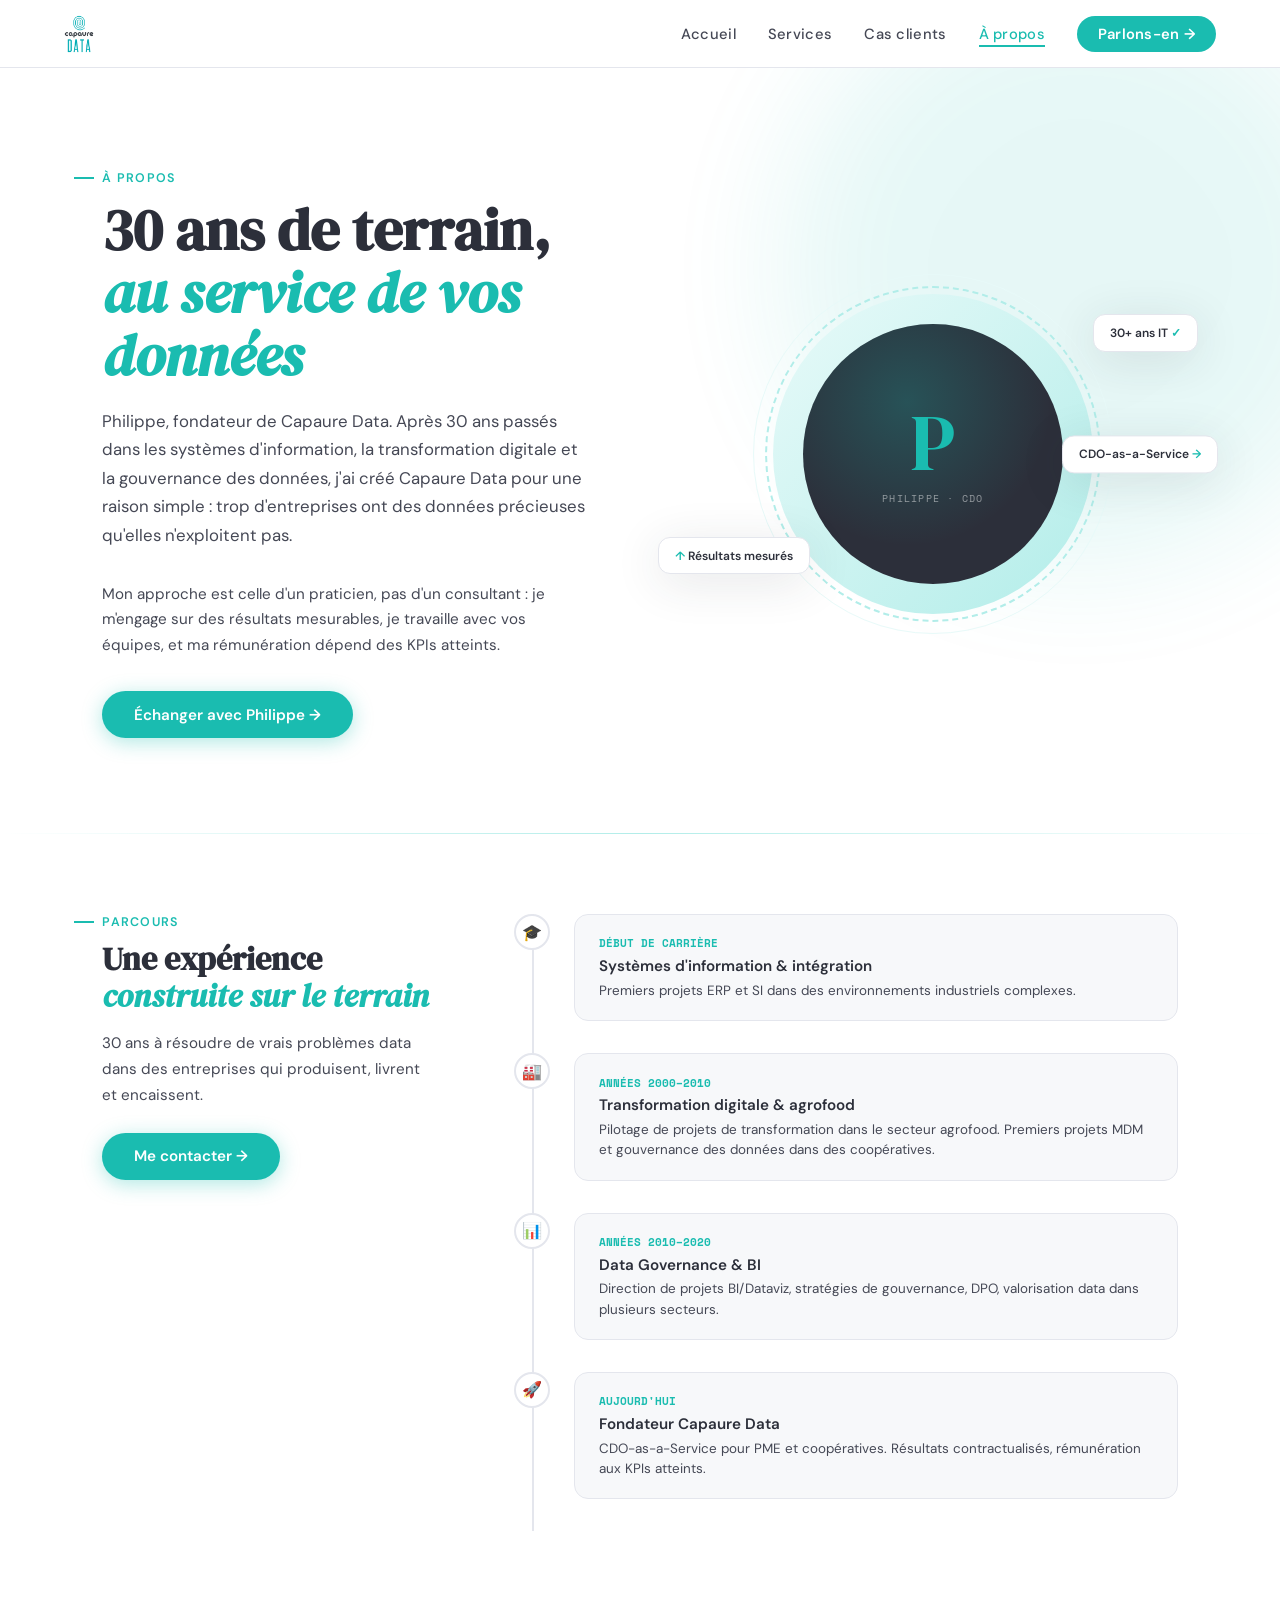
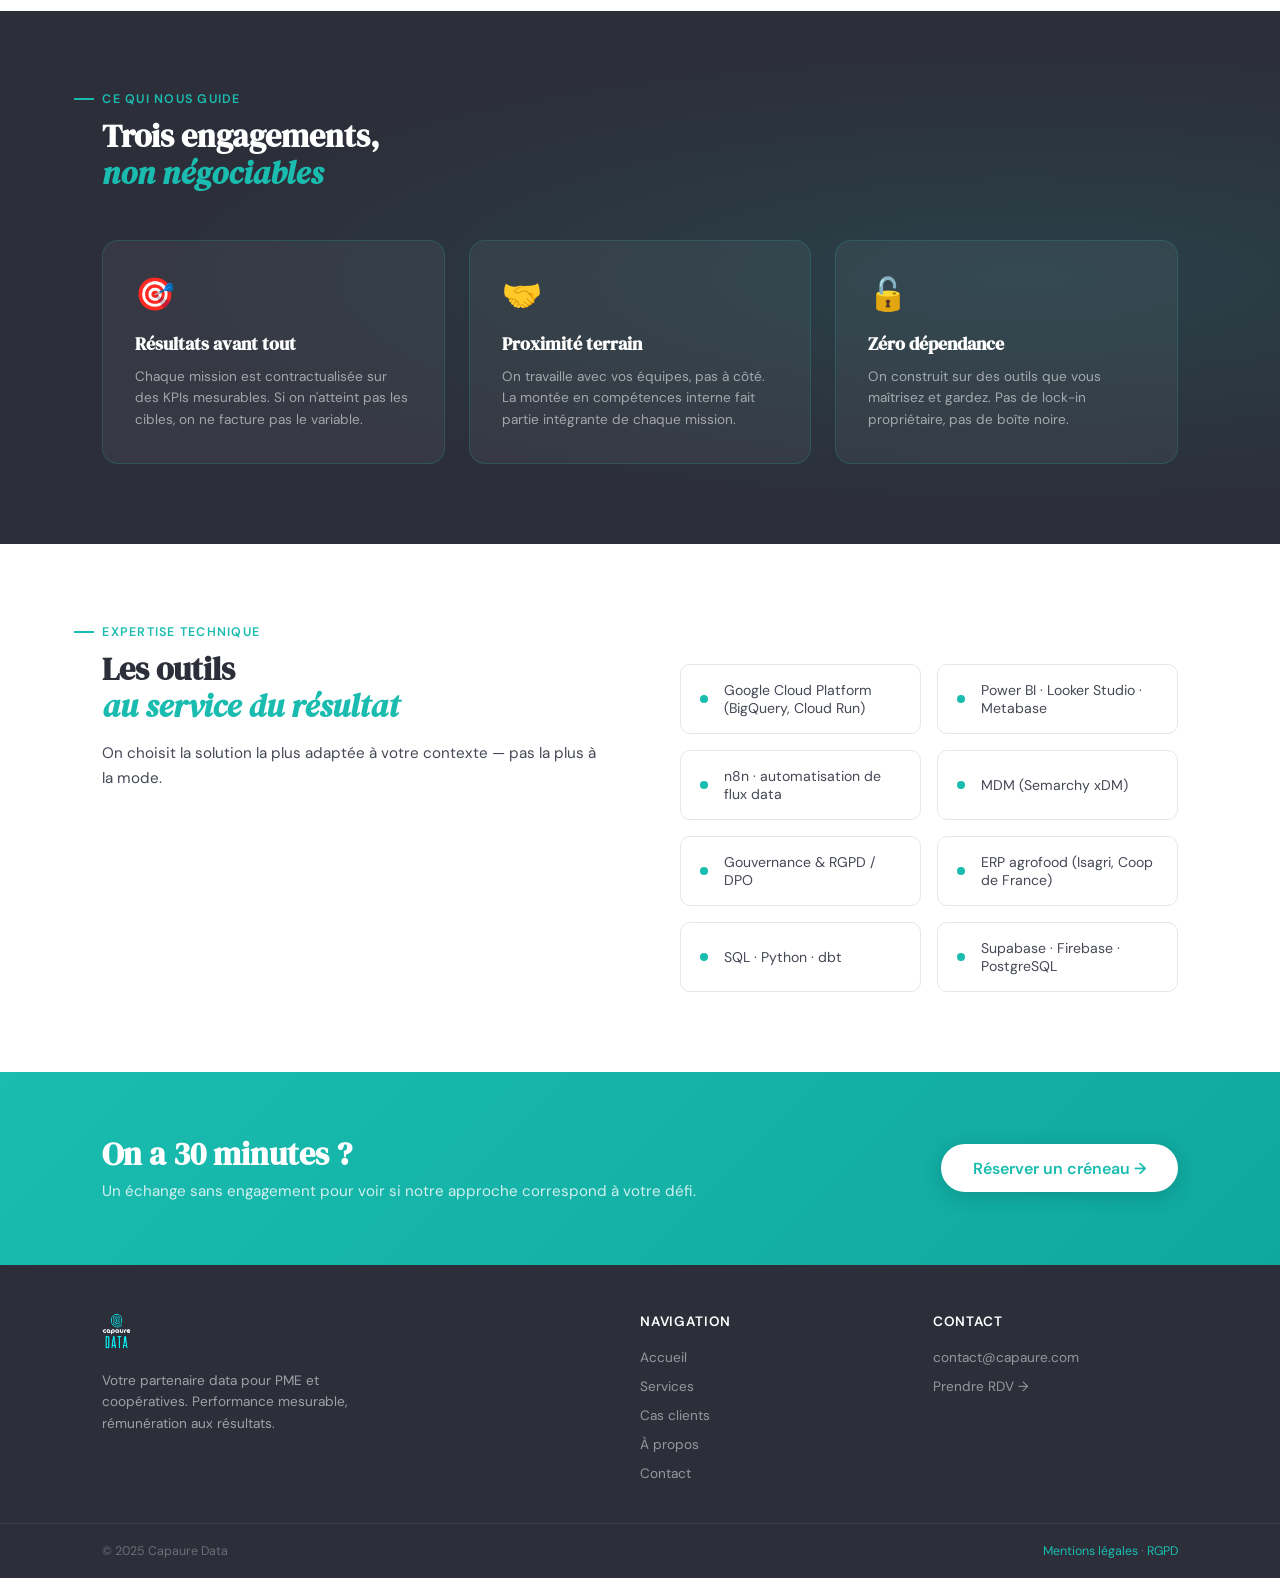
==== a-propos.html @ 3e2b39af "Initial commit: Capaure Data website with all optimizations (SEO, carousel, contact form, responsive" ====
<!DOCTYPE html>
<html lang="fr">
<head>
  <meta charset="UTF-8">
  <meta name="viewport" content="width=device-width, initial-scale=1.0">
  <meta name="description" content="À propos de Capaure Data : Philippe, fondateur avec 30 ans d'expérience en IT et data. Spécialiste de la transformation data pour PME et coopératives.">
  <meta name="keywords" content="Philippe, Fondateur, Capaure Data, Expérience data, CDO, Expertise IT">
  <meta name="author" content="Capaure Data">
  <meta name="robots" content="index, follow">
  <meta property="og:title" content="À Propos | Capaure Data">
  <meta property="og:description" content="Rencontrez Philippe, fondateur de Capaure Data. 30 ans d'expérience pour transformer vos données en performance.">
  <meta property="og:type" content="website">
  <meta property="og:url" content="https://capaure.com/a-propos.html">
  <link rel="canonical" href="https://capaure.com/a-propos.html">
  <title>À Propos | Capaure Data | Philippe, Expert Data 30 ans d'Expérience</title>
  <link rel="preconnect" href="https://fonts.googleapis.com">
  <link href="https://fonts.googleapis.com/css2?family=DM+Serif+Display:ital@0;1&family=DM+Sans:wght@300;400;500;600&family=Space+Mono:wght@400;700&display=swap" rel="stylesheet">
  <link rel="stylesheet" href="css/style.css">
</head>
<body>
<nav id="mainNav">
  <a href="index.html" class="nav-logo"><img src="assets/logo.png" alt="Capaure Data"><span class="nav-logo-fallback">Capaure <strong>Data</strong></span></a>
  <ul class="nav-links">
    <li><a href="index.html">Accueil</a></li><li><a href="services.html">Services</a></li>
    <li><a href="cas-clients.html">Cas clients</a></li>
    <li><a href="a-propos.html" class="active">À propos</a></li>
    <li><a href="contact.html" class="nav-cta">Parlons-en →</a></li>
  </ul>
  <div class="nav-burger" id="navBurger"><span></span><span></span><span></span></div>
</nav>

<div class="about-hero">
  <div class="about-content">
    <div class="section-label">À propos</div>
    <h1>30 ans de terrain,<br><em>au service de vos données</em></h1>
    <p class="lead">Philippe, fondateur de Capaure Data. Après 30 ans passés dans les systèmes d'information, la transformation digitale et la gouvernance des données, j'ai créé Capaure Data pour une raison simple : trop d'entreprises ont des données précieuses qu'elles n'exploitent pas.</p>
    <p style="font-size:.95rem;line-height:1.7;color:var(--dark-soft);margin-bottom:2rem">Mon approche est celle d'un praticien, pas d'un consultant : je m'engage sur des résultats mesurables, je travaille avec vos équipes, et ma rémunération dépend des KPIs atteints.</p>
    <a href="contact.html" class="btn-primary">Échanger avec Philippe →</a>
  </div>
  <div class="avatar-wrap">
    <div class="avatar-ring">
      <div class="avatar-inner">
        <div class="avatar-initial">P</div>
        <div class="avatar-name">Philippe · CDO</div>
      </div>
    </div>
    <div class="avatar-badge b1">30+ ans IT <span>✓</span></div>
    <div class="avatar-badge b2"><span>↑</span> Résultats mesurés</div>
    <div class="avatar-badge b3">CDO-as-a-Service <span>→</span></div>
  </div>
</div>

<section class="reveal" style="padding: 5rem 8vw;">
  <div class="parcours-grid">
    <div class="parcours-sticky">
      <div class="section-label">Parcours</div>
      <h2>Une expérience<br><em>construite sur le terrain</em></h2>
      <p style="font-size:.95rem;line-height:1.7;color:var(--dark-soft);margin-bottom:1.5rem">30 ans à résoudre de vrais problèmes data dans des entreprises qui produisent, livrent et encaissent.</p>
      <a href="contact.html" class="btn-primary">Me contacter →</a>
    </div>
    <div class="timeline-full">
      <div class="tl-full-item"><div class="tl-full-dot">🎓</div><div class="tl-full-content"><div class="tl-full-date">DÉBUT DE CARRIÈRE</div><h3>Systèmes d'information & intégration</h3><p>Premiers projets ERP et SI dans des environnements industriels complexes.</p></div></div>
      <div class="tl-full-item"><div class="tl-full-dot">🏭</div><div class="tl-full-content"><div class="tl-full-date">ANNÉES 2000–2010</div><h3>Transformation digitale & agrofood</h3><p>Pilotage de projets de transformation dans le secteur agrofood. Premiers projets MDM et gouvernance des données dans des coopératives.</p></div></div>
      <div class="tl-full-item"><div class="tl-full-dot">📊</div><div class="tl-full-content"><div class="tl-full-date">ANNÉES 2010–2020</div><h3>Data Governance & BI</h3><p>Direction de projets BI/Dataviz, stratégies de gouvernance, DPO, valorisation data dans plusieurs secteurs.</p></div></div>
      <div class="tl-full-item"><div class="tl-full-dot">🚀</div><div class="tl-full-content"><div class="tl-full-date">AUJOURD'HUI</div><h3>Fondateur Capaure Data</h3><p>CDO-as-a-Service pour PME et coopératives. Résultats contractualisés, rémunération aux KPIs atteints.</p></div></div>
    </div>
  </div>
</section>

<section class="values-section reveal">
  <div class="section-label" style="color:var(--teal)">Ce qui nous guide</div>
  <h2 style="color:white">Trois engagements,<br><em>non négociables</em></h2>
  <div class="values-grid">
    <div class="value-card"><div class="value-icon">🎯</div><h3>Résultats avant tout</h3><p>Chaque mission est contractualisée sur des KPIs mesurables. Si on n'atteint pas les cibles, on ne facture pas le variable.</p></div>
    <div class="value-card"><div class="value-icon">🤝</div><h3>Proximité terrain</h3><p>On travaille avec vos équipes, pas à côté. La montée en compétences interne fait partie intégrante de chaque mission.</p></div>
    <div class="value-card"><div class="value-icon">🔓</div><h3>Zéro dépendance</h3><p>On construit sur des outils que vous maîtrisez et gardez. Pas de lock-in propriétaire, pas de boîte noire.</p></div>
  </div>
</section>

<section class="reveal" style="padding: 5rem 8vw;">
  <div style="display:grid;grid-template-columns:1fr 1fr;gap:5rem;align-items:start">
    <div>
      <div class="section-label">Expertise technique</div>
      <h2>Les outils<br><em>au service du résultat</em></h2>
      <p style="font-size:.95rem;line-height:1.7;color:var(--dark-soft);margin-top:1rem">On choisit la solution la plus adaptée à votre contexte — pas la plus à la mode.</p>
    </div>
    <div class="expertise-grid">
      <div class="expertise-item"><div class="expertise-dot"></div><span>Google Cloud Platform (BigQuery, Cloud Run)</span></div>
      <div class="expertise-item"><div class="expertise-dot"></div><span>Power BI · Looker Studio · Metabase</span></div>
      <div class="expertise-item"><div class="expertise-dot"></div><span>n8n · automatisation de flux data</span></div>
      <div class="expertise-item"><div class="expertise-dot"></div><span>MDM (Semarchy xDM)</span></div>
      <div class="expertise-item"><div class="expertise-dot"></div><span>Gouvernance & RGPD / DPO</span></div>
      <div class="expertise-item"><div class="expertise-dot"></div><span>ERP agrofood (Isagri, Coop de France)</span></div>
      <div class="expertise-item"><div class="expertise-dot"></div><span>SQL · Python · dbt</span></div>
      <div class="expertise-item"><div class="expertise-dot"></div><span>Supabase · Firebase · PostgreSQL</span></div>
    </div>
  </div>
</section>

<div class="cta-band reveal">
  <div><h2>On a 30 minutes ?</h2><p>Un échange sans engagement pour voir si notre approche correspond à votre défi.</p></div>
  <a href="contact.html" class="btn-white">Réserver un créneau →</a>
</div>

<footer>
  <div class="footer-brand"><img src="assets/logo.png" alt="Capaure Data"><p>Votre partenaire data pour PME et coopératives. Performance mesurable, rémunération aux résultats.</p></div>
  <div><h4>Navigation</h4><ul><li><a href="index.html">Accueil</a></li><li><a href="services.html">Services</a></li><li><a href="cas-clients.html">Cas clients</a></li><li><a href="a-propos.html">À propos</a></li><li><a href="contact.html">Contact</a></li></ul></div>
  <div><h4>Contact</h4><ul><li><a href="mailto:contact@capaure.com">contact@capaure.com</a></li><li><a href="contact.html">Prendre RDV →</a></li></ul></div>
</footer>
<div class="footer-bottom"><span>© 2025 Capaure Data</span><span><a href="#">Mentions légales</a> · <a href="#">RGPD</a></span></div>
<script src="js/main.js"></script>
</body>
</html>
---- css/style.css ----
/* ═══════════════════════════════════════════
   CAPAURE DATA — style.css
   Variables, reset, composants partagés
═══════════════════════════════════════════ */

/* ── VARIABLES ── */
:root {
  --teal: #1ABCB0;
  --teal-light: #e8faf9;
  --teal-mid: #b2ede9;
  --dark: #2C2F3A;
  --dark-soft: #454855;
  --gray: #8a8f9e;
  --light: #f7f8fa;
  --white: #ffffff;
  --border: #e4e6ed;
  --shadow: 0 2px 24px rgba(26,188,176,0.10);
  --shadow-lg: 0 8px 48px rgba(44,47,58,0.12);
}

/* ── RESET ── */
* { margin: 0; padding: 0; box-sizing: border-box; }
html { scroll-behavior: smooth; }
body {
  font-family: 'DM Sans', sans-serif;
  color: var(--dark);
  background: var(--white);
  overflow-x: hidden;
  padding-top: 68px; /* compense la nav fixed */
}

/* ── TYPOGRAPHIE ── */
h1 {
  font-family: 'DM Serif Display', serif;
  font-size: clamp(2rem, 4vw, 3.2rem);
  line-height: 1.1;
  margin-bottom: 1.2rem;
}
h2 {
  font-family: 'DM Serif Display', serif;
  font-size: clamp(1.6rem, 2.5vw, 2.2rem);
  line-height: 1.15;
  margin-bottom: 1rem;
}
h1 em, h2 em { font-style: italic; color: var(--teal); }

/* ── ANIMATIONS ── */
@keyframes fadeUp {
  from { opacity: 0; transform: translateY(20px); }
  to   { opacity: 1; transform: translateY(0); }
}
@keyframes fadeIn {
  from { opacity: 0; }
  to   { opacity: 1; }
}
@keyframes pulse {
  0%, 100% { opacity: 1; transform: scale(1); }
  50%       { opacity: .4; transform: scale(1.4); }
}
@keyframes growBar {
  from { width: 0 !important; }
}
@keyframes rotate {
  from { transform: rotate(0deg); }
  to   { transform: rotate(360deg); }
}

.reveal {
  opacity: 0;
  transform: translateY(24px);
  transition: opacity .6s ease, transform .6s ease;
}
.reveal.visible {
  opacity: 1;
  transform: translateY(0);
}

/* ── NAV ── */
nav {
  position: fixed; top: 0; left: 0; right: 0; z-index: 200;
  background: rgba(255,255,255,0.95);
  backdrop-filter: blur(14px);
  border-bottom: 1px solid var(--border);
  padding: 0 5vw; height: 68px;
  display: flex; align-items: center; justify-content: space-between;
  transition: box-shadow .3s;
}
nav.scrolled { box-shadow: var(--shadow-lg); }

.nav-logo { display: flex; align-items: center; gap: 10px; text-decoration: none; }
.nav-logo img { height: 38px; width: auto; }
.nav-logo .nav-logo-fallback {
  display: none;
  font-family: 'DM Serif Display', serif;
  font-size: 1.2rem; color: var(--teal);
}

.nav-links { display: flex; align-items: center; gap: 2rem; list-style: none; }
.nav-links a {
  text-decoration: none; color: var(--dark-soft);
  font-size: .92rem; font-weight: 500;
  letter-spacing: .02em; transition: color .2s;
  position: relative;
}
.nav-links a::after {
  content: ''; position: absolute; bottom: -3px; left: 0; right: 0;
  height: 2px; background: var(--teal);
  transform: scaleX(0); transform-origin: left; transition: transform .25s;
}
.nav-links a:hover { color: var(--teal); }
.nav-links a:hover::after,
.nav-links a.active::after { transform: scaleX(1); }
.nav-links a.active { color: var(--teal); }

.nav-cta {
  background: var(--teal) !important;
  color: white !important;
  padding: .5rem 1.3rem;
  border-radius: 100px;
  font-weight: 600 !important;
  transition: background .2s, transform .15s !important;
}
.nav-cta::after { display: none !important; }
.nav-cta:hover { background: #148f86 !important; transform: translateY(-1px); }

.nav-burger {
  display: none; flex-direction: column; gap: 5px;
  cursor: pointer; padding: 4px;
}
.nav-burger span {
  width: 24px; height: 2px;
  background: var(--dark); border-radius: 2px; transition: all .3s;
}

/* ── BADGES / LABELS ── */
.eyebrow-pill {
  display: inline-flex; align-items: center; gap: .5rem;
  background: var(--teal-light); border: 1px solid var(--teal-mid);
  color: var(--teal); font-size: .8rem; font-weight: 600;
  letter-spacing: .08em; text-transform: uppercase;
  padding: .35rem .9rem; border-radius: 100px; margin-bottom: 1.5rem;
}
.eyebrow-pill::before {
  content: ''; width: 6px; height: 6px;
  background: var(--teal); border-radius: 50%;
  animation: pulse 2s infinite;
}

.section-label {
  font-size: .78rem; font-weight: 600;
  letter-spacing: .1em; text-transform: uppercase;
  color: var(--teal); margin-bottom: .7rem;
  display: flex; align-items: center; gap: .5rem;
  margin-left: -28px; /* Aligne le texte du label sur la même ligne verticale que les titres h1/h2 */
}
.section-label::before { content: ''; width: 20px; height: 2px; background: var(--teal); }

/* ── BOUTONS ── */
.btn-primary {
  display: inline-block;
  background: var(--teal); color: white;
  padding: .85rem 2rem; border-radius: 100px;
  text-decoration: none; font-weight: 600; font-size: .95rem;
  border: none; cursor: pointer;
  transition: background .2s, transform .15s, box-shadow .2s;
  box-shadow: 0 4px 20px rgba(26,188,176,.35);
}
.btn-primary:hover {
  background: #148f86; transform: translateY(-2px);
  box-shadow: 0 8px 30px rgba(26,188,176,.45);
}
.btn-outline {
  display: inline-block;
  border: 2px solid var(--teal); color: var(--teal);
  padding: .8rem 1.8rem; border-radius: 100px;
  text-decoration: none; font-weight: 600; font-size: .95rem;
  transition: all .2s; cursor: pointer;
}
.btn-outline:hover { background: var(--teal); color: white; }

.btn-secondary {
  color: var(--dark); text-decoration: none;
  font-weight: 500; font-size: .95rem;
  display: inline-flex; align-items: center; gap: .4rem;
  transition: color .2s;
}
.btn-secondary:hover { color: var(--teal); }
.btn-secondary .arrow {
  width: 22px; height: 22px;
  border: 2px solid currentColor; border-radius: 50%;
  display: flex; align-items: center; justify-content: center;
  font-size: .8rem; transition: transform .2s;
}
.btn-secondary:hover .arrow { transform: translateX(3px); }

.btn-white {
  background: white; color: var(--teal);
  padding: .85rem 2rem; border-radius: 100px;
  text-decoration: none; font-weight: 600; white-space: nowrap;
  transition: transform .15s, box-shadow .2s;
  box-shadow: 0 4px 20px rgba(0,0,0,.15);
}
.btn-white:hover { transform: translateY(-2px); box-shadow: 0 8px 30px rgba(0,0,0,.2); }

/* ── PAGE HERO (pages internes) ── */
.page-hero {
  padding: 8vw 8vw 6rem;
  background: var(--white);
  position: relative; overflow: hidden;
}

/* Cercles décoratifs identiques à l'index */
.page-hero::before {
  content: '';
  position: absolute; top: -100px; right: -100px;
  width: 600px; height: 600px; border-radius: 50%;
  background: var(--teal); filter: blur(60px); opacity: .10;
  pointer-events: none;
}

/* Ligne de séparation bas */
.page-hero::after {
  content: ''; position: absolute; bottom: 0; left: 0; right: 0;
  height: 1px;
  background: linear-gradient(90deg, transparent, var(--teal-mid), transparent);
}

.page-hero-inner {
  max-width: 700px;
  position: relative; z-index: 2;
  animation: fadeUp .7s .1s ease both;
}

.page-hero h1 {
  font-size: clamp(2.4rem, 4.5vw, 4rem);
  margin-bottom: 1.2rem;
}

.page-hero p {
  font-size: 1.05rem; line-height: 1.7;
  color: var(--dark-soft); max-width: 520px;
}

/* ── CTA BAND ── */
.cta-band {
  background: linear-gradient(135deg, var(--teal) 0%, #0fa89f 100%);
  padding: 4rem 8vw;
  display: flex; align-items: center; justify-content: space-between;
  gap: 2rem; flex-wrap: wrap;
}
.cta-band h2 { color: white; font-size: clamp(1.5rem,2.5vw,2rem); margin-bottom: .5rem; }
.cta-band p  { color: rgba(255,255,255,.8); font-size: .95rem; }

/* ── FOOTER ── */
footer {
  background: var(--dark); color: rgba(255,255,255,.55);
  padding: 3rem 8vw 2rem;
  display: grid; grid-template-columns: 2fr 1fr 1fr; gap: 3rem;
}
.footer-brand img { height: 36px; margin-bottom: 1rem; filter: brightness(10); }
.footer-brand p { font-size: .85rem; line-height: 1.6; max-width: 260px; }
footer h4 {
  color: white; font-size: .85rem; font-weight: 600;
  letter-spacing: .06em; text-transform: uppercase; margin-bottom: 1rem;
}
footer ul { list-style: none; }
footer ul li { margin-bottom: .5rem; }
footer ul li a {
  text-decoration: none; color: rgba(255,255,255,.5);
  font-size: .85rem; transition: color .2s;
}
footer ul li a:hover { color: var(--teal); }

.footer-bottom {
  background: var(--dark);
  border-top: 1px solid rgba(255,255,255,.08);
  padding: 1.2rem 8vw;
  display: flex; justify-content: space-between; align-items: center;
  font-size: .78rem; color: rgba(255,255,255,.3);
}
.footer-bottom a { color: var(--teal); text-decoration: none; }

/* ── OFFER BLOCKS (services) ── */
.offer-block {
  display: grid; grid-template-columns: 1fr 1fr;
  gap: 5rem; align-items: center;
  padding: 5rem 8vw; border-bottom: 1px solid var(--border);
}
.offer-block.reverse { direction: rtl; }
.offer-block.reverse > * { direction: ltr; }
.offer-block.bg-light { background: var(--light); }

.offer-tag {
  display: inline-block; font-size: .72rem; font-weight: 700;
  letter-spacing: .1em; text-transform: uppercase;
  color: var(--teal); background: var(--teal-light);
  padding: .3rem .8rem; border-radius: 4px; margin-bottom: 1.2rem;
}
.offer-content .lead {
  font-size: 1rem; line-height: 1.7;
  color: var(--dark-soft); margin-bottom: 1.8rem;
}
.offer-includes { list-style: none; margin-bottom: 2rem; }
.offer-includes li {
  display: flex; align-items: flex-start; gap: .8rem;
  padding: .6rem 0; border-bottom: 1px solid var(--border);
  font-size: .9rem; color: var(--dark-soft); line-height: 1.5;
}
.offer-includes li:last-child { border-bottom: none; }
.offer-includes li::before { content: '✓'; color: var(--teal); font-weight: 700; flex-shrink: 0; margin-top: 1px; }

/* ── VISUALS (dashboard, timeline…) ── */
.offer-visual {
  background: var(--dark); border-radius: 20px;
  padding: 2rem; position: relative; overflow: hidden;
}
.offer-visual::before {
  content: ''; position: absolute; inset: 0;
  background: radial-gradient(ellipse at 80% 20%, rgba(26,188,176,.2) 0%, transparent 60%);
}
.offer-visual-title {
  font-family: 'Space Mono', monospace; font-size: .7rem;
  color: rgba(255,255,255,.4); letter-spacing: .1em;
  text-transform: uppercase; margin-bottom: 1.5rem;
}
.timeline { position: relative; }
.timeline::before {
  content: ''; position: absolute; left: 14px; top: 0; bottom: 0;
  width: 2px; background: rgba(26,188,176,.25);
}
.tl-item { display: flex; gap: 1.2rem; align-items: flex-start; margin-bottom: 1.2rem; }
.tl-dot {
  width: 28px; height: 28px; flex-shrink: 0;
  background: var(--teal); border-radius: 50%;
  display: flex; align-items: center; justify-content: center;
  font-family: 'Space Mono', monospace; font-size: .65rem; font-weight: 700;
  color: var(--dark); z-index: 1;
}
.tl-content h4 { color: white; font-size: .88rem; font-weight: 600; margin-bottom: .2rem; }
.tl-content p  { color: rgba(255,255,255,.5); font-size: .78rem; line-height: 1.5; }

.kpi-visual { background: white; border-radius: 20px; border: 1px solid var(--border); box-shadow: var(--shadow-lg); overflow: hidden; }
.kpi-visual-header { background: var(--teal); padding: 1rem 1.5rem; font-family: 'Space Mono', monospace; font-size: .72rem; color: rgba(255,255,255,.8); letter-spacing: .08em; }
.kpi-visual-body { padding: 1.5rem; }
.kpi-row { display: flex; align-items: center; justify-content: space-between; padding: .8rem 0; border-bottom: 1px solid var(--border); }
.kpi-row:last-child { border-bottom: none; }
.kpi-name { font-size: .88rem; color: var(--dark-soft); }
.kpi-badge { font-family: 'Space Mono', monospace; font-size: .8rem; font-weight: 700; padding: .3rem .7rem; border-radius: 100px; }
.kpi-badge.green  { background: var(--teal-light); color: var(--teal); }
.kpi-badge.orange { background: #fff4e6; color: #e67e22; }

.coop-visual {
  background: linear-gradient(135deg, var(--teal-light) 0%, white 100%);
  border: 1px solid var(--teal-mid); border-radius: 20px; padding: 2rem;
}
.coop-kpi-grid { display: grid; grid-template-columns: 1fr 1fr; gap: 1rem; margin-bottom: 1.5rem; }
.coop-kpi { background: white; border-radius: 12px; padding: 1.2rem; border: 1px solid var(--border); text-align: center; }
.coop-kpi-val { font-family: 'Space Mono', monospace; font-size: 1.6rem; font-weight: 700; color: var(--teal); line-height: 1; margin-bottom: .3rem; }
.coop-kpi-lbl { font-size: .72rem; color: var(--gray); text-transform: uppercase; letter-spacing: .05em; }

/* ── FAQ ── */
.faq-grid { display: grid; grid-template-columns: 1fr 1fr; gap: 1rem; margin-top: 2.5rem; }
.faq-item { border: 1px solid var(--border); border-radius: 12px; overflow: hidden; }
.faq-q {
  padding: 1.2rem 1.5rem; font-weight: 600; font-size: .92rem;
  cursor: pointer; display: flex; justify-content: space-between; align-items: center;
  background: white; transition: background .2s; user-select: none;
}
.faq-q:hover { background: var(--light); }
.faq-q .chevron { color: var(--teal); font-size: 1.1rem; transition: transform .3s; }
.faq-a {
  padding: 0 1.5rem; max-height: 0; overflow: hidden;
  font-size: .87rem; color: var(--dark-soft); line-height: 1.7;
  background: var(--light); transition: max-height .35s ease, padding .35s;
}
.faq-item.open .faq-a  { max-height: 200px; padding: 1rem 1.5rem; }
.faq-item.open .chevron { transform: rotate(180deg); }

/* ── CAS CLIENTS ── */
.stats-band {
  background: var(--dark); padding: 3rem 8vw;
  display: grid; grid-template-columns: repeat(4,1fr);
  position: relative; overflow: hidden;
}
.stats-band::before {
  content: ''; position: absolute; inset: 0;
  background: radial-gradient(ellipse at 50% 50%, rgba(26,188,176,.1) 0%, transparent 70%);
}
.stat-item { text-align: center; padding: 1.5rem; position: relative; }
.stat-val { font-family: 'Space Mono', monospace; font-size: 2.2rem; font-weight: 700; color: var(--teal); line-height: 1; margin-bottom: .5rem; }
.stat-lbl { font-size: .8rem; color: rgba(255,255,255,.5); text-transform: uppercase; letter-spacing: .06em; }

.cases-grid { display: grid; grid-template-columns: 1fr 1fr; gap: 2rem; margin-top: 3rem; }
.case-card {
  border: 1px solid var(--border); border-radius: 20px; overflow: hidden;
  transition: transform .25s, box-shadow .25s, border-color .25s; background: white;
}
.case-card:hover { transform: translateY(-4px); box-shadow: var(--shadow-lg); border-color: var(--teal-mid); }
.case-header { padding: 1.8rem 2rem 1.2rem; border-bottom: 1px solid var(--border); display: flex; align-items: flex-start; justify-content: space-between; gap: 1rem; }
.case-sector { font-size: .72rem; font-weight: 700; letter-spacing: .08em; text-transform: uppercase; color: var(--teal); background: var(--teal-light); padding: .25rem .7rem; border-radius: 4px; margin-bottom: .8rem; display: inline-block; }
.case-header h3 { font-family: 'DM Serif Display', serif; font-size: 1.2rem; color: var(--dark); }
.case-icon { font-size: 2rem; flex-shrink: 0; }
.case-body { padding: 1.5rem 2rem; }
.case-challenge { font-size: .87rem; color: var(--dark-soft); line-height: 1.6; margin-bottom: 1.2rem; padding-left: 1rem; border-left: 3px solid var(--border); }
.case-results { display: grid; grid-template-columns: repeat(3,1fr); gap: .8rem; margin-bottom: 1.2rem; }
.result-item { background: var(--light); border-radius: 10px; padding: .8rem; text-align: center; border: 1px solid var(--border); }
.result-val { font-family: 'Space Mono', monospace; font-size: 1.1rem; font-weight: 700; color: var(--teal); }
.result-lbl { font-size: .68rem; color: var(--gray); text-transform: uppercase; letter-spacing: .04em; margin-top: .2rem; }
.case-quote { background: var(--teal-light); border-radius: 10px; padding: 1rem 1.2rem; font-size: .84rem; color: var(--dark-soft); line-height: 1.6; font-style: italic; }
.case-quote::before { content: '"'; font-size: 2rem; color: var(--teal); line-height: 0; vertical-align: -.4em; margin-right: .2rem; }
.case-footer { padding: 1rem 2rem; border-top: 1px solid var(--border); display: flex; align-items: center; justify-content: space-between; background: var(--light); }
.case-offer    { font-size: .76rem; color: var(--gray); font-weight: 500; }
.case-duration { font-family: 'Space Mono', monospace; font-size: .72rem; color: var(--teal); }

.testimonial-section { background: var(--dark); padding: 5rem 8vw; text-align: center; position: relative; overflow: hidden; }
.testimonial-section::before { content: ''; position: absolute; inset: 0; background: radial-gradient(ellipse at 50% 0%, rgba(26,188,176,.15) 0%, transparent 60%); }
.testimonial-quote { font-family: 'DM Serif Display', serif; font-size: clamp(1.3rem,2.5vw,2rem); color: white; line-height: 1.5; max-width: 760px; margin: 0 auto 2rem; position: relative; }
.testimonial-quote::before { content: '"'; font-size: 6rem; color: var(--teal); opacity: .3; position: absolute; top: -2rem; left: -1rem; line-height: 1; font-family: 'DM Serif Display', serif; }
.testimonial-author { color: rgba(255,255,255,.5); font-size: .9rem; }
.testimonial-author strong { color: var(--teal); }

.sectors-list { display: grid; grid-template-columns: repeat(3,1fr); gap: 1rem; margin-top: 2.5rem; }
.sector-item { background: white; border-radius: 12px; padding: 1.5rem; border: 1px solid var(--border); display: flex; align-items: center; gap: 1rem; transition: border-color .2s, box-shadow .2s; }
.sector-item:hover { border-color: var(--teal); box-shadow: 0 4px 20px rgba(26,188,176,.1); }
.sector-emoji { font-size: 1.8rem; }
.sector-name  { font-weight: 600; font-size: .92rem; }
.sector-desc  { font-size: .78rem; color: var(--gray); margin-top: .2rem; }

/* ── CONTACT ── */
.contact-hero {
  padding: 8vw 8vw 0; background: var(--dark);
  position: relative; overflow: hidden; min-height: 300px;
  display: flex; flex-direction: column; justify-content: flex-end;
}
.contact-hero::before { content: ''; position: absolute; inset: 0; background: radial-gradient(ellipse at 70% 50%, rgba(26,188,176,.15) 0%, transparent 60%); }
.contact-hero-inner { position: relative; z-index: 1; padding-bottom: 3rem; max-width: 700px; animation: fadeUp .7s .1s ease both; }
.contact-hero h1 { color: white; font-size: clamp(2.4rem, 4.5vw, 4rem); }
.contact-hero p  { font-size: 1.05rem; color: rgba(255,255,255,.6); max-width: 520px; line-height: 1.7; }
.contact-hero .eyebrow-pill { background: rgba(26,188,176,.15); border-color: rgba(26,188,176,.3); }

.contact-main { padding: 5rem 8vw; display: grid; grid-template-columns: 1fr 1.5fr; gap: 5rem; align-items: start; }
.info-item { display: flex; align-items: flex-start; gap: 1rem; padding: 1.2rem 0; border-bottom: 1px solid var(--border); }
.info-item:last-of-type { border-bottom: none; }
.info-icon { width: 40px; height: 40px; flex-shrink: 0; background: var(--teal-light); border-radius: 10px; display: flex; align-items: center; justify-content: center; font-size: 1.1rem; }
.info-label { font-size: .75rem; font-weight: 600; text-transform: uppercase; letter-spacing: .06em; color: var(--gray); margin-bottom: .2rem; }
.info-value { font-size: .92rem; color: var(--dark); font-weight: 500; }
.info-value a { color: var(--teal); text-decoration: none; }

.engagements { background: var(--teal-light); border: 1px solid var(--teal-mid); border-radius: 16px; padding: 1.5rem; margin-top: 2rem; }
.engagements h3 { font-size: .85rem; font-weight: 700; color: var(--teal); text-transform: uppercase; letter-spacing: .06em; margin-bottom: 1rem; }
.engagement-item { display: flex; align-items: center; gap: .7rem; padding: .4rem 0; font-size: .87rem; color: var(--dark-soft); }
.engagement-item::before { content: '✓'; color: var(--teal); font-weight: 700; flex-shrink: 0; }

.form-title { font-family: 'DM Serif Display', serif; font-size: 1.6rem; margin-bottom: .5rem; }
.form-title em { font-style: italic; color: var(--teal); }
.form-subtitle { font-size: .9rem; color: var(--dark-soft); margin-bottom: 2rem; line-height: 1.6; }
.form-row { display: grid; grid-template-columns: 1fr 1fr; gap: 1rem; margin-bottom: 1rem; }
.form-group { display: flex; flex-direction: column; gap: .4rem; margin-bottom: 1rem; }
.form-group label { font-size: .82rem; font-weight: 600; color: var(--dark-soft); }
.form-group input,
.form-group select,
.form-group textarea {
  padding: .8rem 1rem; border: 1.5px solid var(--border); border-radius: 10px;
  font-family: 'DM Sans', sans-serif; font-size: .92rem; color: var(--dark);
  background: white; transition: border-color .2s, box-shadow .2s; outline: none; width: 100%;
}
.form-group input:focus,
.form-group select:focus,
.form-group textarea:focus {
  border-color: var(--teal);
  box-shadow: 0 0 0 3px rgba(26,188,176,.12);
}
.form-group textarea { resize: vertical; min-height: 120px; }

.offer-choices { display: grid; grid-template-columns: repeat(3,1fr); gap: .6rem; margin-bottom: 1rem; }
.offer-choice { border: 1.5px solid var(--border); border-radius: 10px; padding: .8rem; text-align: center; cursor: pointer; transition: border-color .2s, background .2s; user-select: none; }
.offer-choice:hover    { border-color: var(--teal-mid); background: var(--teal-light); }
.offer-choice.selected { border-color: var(--teal);     background: var(--teal-light); }
.offer-choice-icon  { font-size: 1.3rem; margin-bottom: .3rem; }
.offer-choice-label { font-size: .75rem; font-weight: 600; color: var(--dark); }

.btn-submit {
  width: 100%; padding: 1rem; background: var(--teal); color: white;
  border: none; border-radius: 100px; font-family: 'DM Sans', sans-serif;
  font-size: 1rem; font-weight: 600; cursor: pointer;
  transition: background .2s, transform .15s, box-shadow .2s;
  box-shadow: 0 4px 20px rgba(26,188,176,.35); margin-top: .5rem;
}
.btn-submit:hover { background: #148f86; transform: translateY(-2px); }

.form-rgpd { font-size: .75rem; color: var(--gray); margin-top: .8rem; text-align: center; line-height: 1.5; }
.form-rgpd a { color: var(--teal); text-decoration: none; }

.form-success { display: none; text-align: center; padding: 3rem 2rem; background: var(--teal-light); border-radius: 16px; border: 1px solid var(--teal-mid); }
.form-success.show { display: block; }
.success-icon { font-size: 3rem; margin-bottom: 1rem; }
.form-success h3 { font-family: 'DM Serif Display', serif; font-size: 1.5rem; margin-bottom: .8rem; }
.form-success p { color: var(--dark-soft); font-size: .95rem; line-height: 1.6; }
.form-success a { color: var(--teal); }

.reassurance-grid { display: grid; grid-template-columns: repeat(3,1fr); gap: 1.5rem; margin-top: 2rem; }
.reassurance-item { text-align: center; padding: 1.5rem; }
.reassurance-icon { font-size: 2rem; margin-bottom: .8rem; }
.reassurance-item h3 { font-size: .95rem; font-weight: 600; margin-bottom: .4rem; }
.reassurance-item p  { font-size: .83rem; color: var(--dark-soft); line-height: 1.5; }

/* ── À PROPOS ── */
.about-hero {
  padding: 8vw 8vw 6rem;
  display: grid; grid-template-columns: 1fr 1fr; gap: 6rem; align-items: center;
  background: var(--white); position: relative; overflow: hidden;
}
.about-hero::before {
  content: '';
  position: absolute; top: -100px; right: -100px;
  width: 600px; height: 600px; border-radius: 50%;
  background: var(--teal); filter: blur(60px); opacity: .10;
  pointer-events: none;
}
.about-hero::after { content: ''; position: absolute; bottom: 0; left: 0; right: 0; height: 1px; background: linear-gradient(90deg, transparent, var(--teal-mid), transparent); }
.about-content { max-width: 700px; position: relative; z-index: 2; animation: fadeUp .7s .1s ease both; }
.about-content h1 { font-size: clamp(2.4rem, 4.5vw, 4rem); }
.about-content .lead { font-size: 1.05rem; line-height: 1.7; color: var(--dark-soft); margin-bottom: 2rem; }

.avatar-wrap { display: flex; justify-content: center; align-items: center; position: relative; }
.avatar-ring { width: 320px; height: 320px; border-radius: 50%; background: linear-gradient(135deg, var(--teal-light), var(--teal-mid)); display: flex; align-items: center; justify-content: center; position: relative; }
.avatar-ring::before { content: ''; position: absolute; inset: -8px; border-radius: 50%; border: 2px dashed var(--teal-mid); animation: rotate 30s linear infinite; }
.avatar-ring::after  { content: ''; position: absolute; inset: -20px; border-radius: 50%; border: 1px solid var(--teal-light); }
.avatar-inner { width: 260px; height: 260px; border-radius: 50%; background: var(--dark); display: flex; flex-direction: column; align-items: center; justify-content: center; gap: .5rem; position: relative; overflow: hidden; }
.avatar-inner::before { content: ''; position: absolute; inset: 0; background: radial-gradient(circle at 40% 30%, rgba(26,188,176,.25), transparent 60%); }
.avatar-initial { font-family: 'DM Serif Display', serif; font-size: 5rem; color: var(--teal); line-height: 1; position: relative; z-index: 1; }
.avatar-name    { font-family: 'Space Mono', monospace; font-size: .65rem; color: rgba(255,255,255,.5); letter-spacing: .12em; text-transform: uppercase; position: relative; z-index: 1; }
.avatar-badge   { position: absolute; background: white; border-radius: 12px; padding: .6rem 1rem; font-size: .75rem; font-weight: 600; color: var(--dark); box-shadow: var(--shadow-lg); border: 1px solid var(--border); white-space: nowrap; }
.avatar-badge.b1 { top: 20px; right: -20px; }
.avatar-badge.b2 { bottom: 40px; left: -30px; }
.avatar-badge.b3 { top: 50%; right: -40px; transform: translateY(-50%); }
.avatar-badge span { color: var(--teal); }

.parcours-grid { display: grid; grid-template-columns: 1fr 2fr; gap: 5rem; align-items: start; }
.parcours-sticky { position: sticky; top: 100px; }
.timeline-full { position: relative; }
.timeline-full::before { content: ''; position: absolute; left: 18px; top: 0; bottom: 0; width: 2px; background: var(--border); }
.tl-full-item { display: flex; gap: 1.5rem; align-items: flex-start; margin-bottom: 2rem; }
.tl-full-dot { width: 36px; height: 36px; flex-shrink: 0; background: white; border: 2px solid var(--border); border-radius: 50%; display: flex; align-items: center; justify-content: center; font-size: 1rem; z-index: 1; transition: border-color .3s, background .3s; }
.tl-full-item:hover .tl-full-dot { border-color: var(--teal); background: var(--teal-light); }
.tl-full-content { background: var(--light); border-radius: 14px; padding: 1.2rem 1.5rem; border: 1px solid var(--border); flex: 1; transition: border-color .3s; }
.tl-full-item:hover .tl-full-content { border-color: var(--teal-mid); }
.tl-full-date { font-family: 'Space Mono', monospace; font-size: .7rem; color: var(--teal); font-weight: 700; margin-bottom: .3rem; }
.tl-full-content h3 { font-size: .95rem; font-weight: 600; margin-bottom: .3rem; }
.tl-full-content p  { font-size: .84rem; color: var(--dark-soft); line-height: 1.5; }

.values-section { background: var(--dark); padding: 5rem 8vw; position: relative; overflow: hidden; }
.values-section::before { content: ''; position: absolute; inset: 0; background: radial-gradient(ellipse at 80% 50%, rgba(26,188,176,.12) 0%, transparent 60%); }
.values-grid { display: grid; grid-template-columns: repeat(3,1fr); gap: 1.5rem; margin-top: 3rem; position: relative; }
.value-card { background: rgba(255,255,255,.05); border: 1px solid rgba(26,188,176,.2); border-radius: 16px; padding: 2rem; transition: background .2s, border-color .2s; }
.value-card:hover { background: rgba(26,188,176,.08); border-color: var(--teal); }
.value-icon  { font-size: 2rem; margin-bottom: 1rem; }
.value-card h3 { font-family: 'DM Serif Display', serif; font-size: 1.15rem; color: white; margin-bottom: .6rem; }
.value-card p  { font-size: .85rem; color: rgba(255,255,255,.55); line-height: 1.6; }

.expertise-grid { display: grid; grid-template-columns: repeat(2,1fr); gap: 1rem; margin-top: 2.5rem; }
.expertise-item { display: flex; align-items: center; gap: 1rem; padding: 1rem 1.2rem; border-radius: 10px; border: 1px solid var(--border); background: white; transition: border-color .2s; }
.expertise-item:hover { border-color: var(--teal-mid); }
.expertise-dot { width: 8px; height: 8px; border-radius: 50%; background: var(--teal); flex-shrink: 0; }
.expertise-item span { font-size: .88rem; color: var(--dark-soft); }

/* ── RESPONSIVE ── */
@media (max-width: 900px) {
  .nav-links { display: none; }
  .nav-burger { display: flex; }
  footer { grid-template-columns: 1fr; gap: 2rem; }
  .cta-band { flex-direction: column; text-align: center; }
  .offer-block { grid-template-columns: 1fr; gap: 2.5rem; }
  .offer-block.reverse { direction: ltr; }
  .faq-grid { grid-template-columns: 1fr; }
  .cases-grid { grid-template-columns: 1fr; }
  .stats-band { grid-template-columns: 1fr 1fr; }
  .sectors-list { grid-template-columns: 1fr 1fr; }
  .about-hero { grid-template-columns: 1fr; gap: 3rem; }
  .avatar-ring { width: 240px; height: 240px; }
  .avatar-inner { width: 190px; height: 190px; }
  .parcours-grid { grid-template-columns: 1fr; }
  .parcours-sticky { position: static; }
  .values-grid { grid-template-columns: 1fr; }
  .expertise-grid { grid-template-columns: 1fr; }
  .contact-main { grid-template-columns: 1fr; gap: 3rem; }
  .form-row { grid-template-columns: 1fr; }
  .offer-choices { grid-template-columns: 1fr; }
  .reassurance-grid { grid-template-columns: 1fr; }
}
@media (max-width: 600px) {
  .coop-kpi-grid { grid-template-columns: 1fr 1fr; }
}
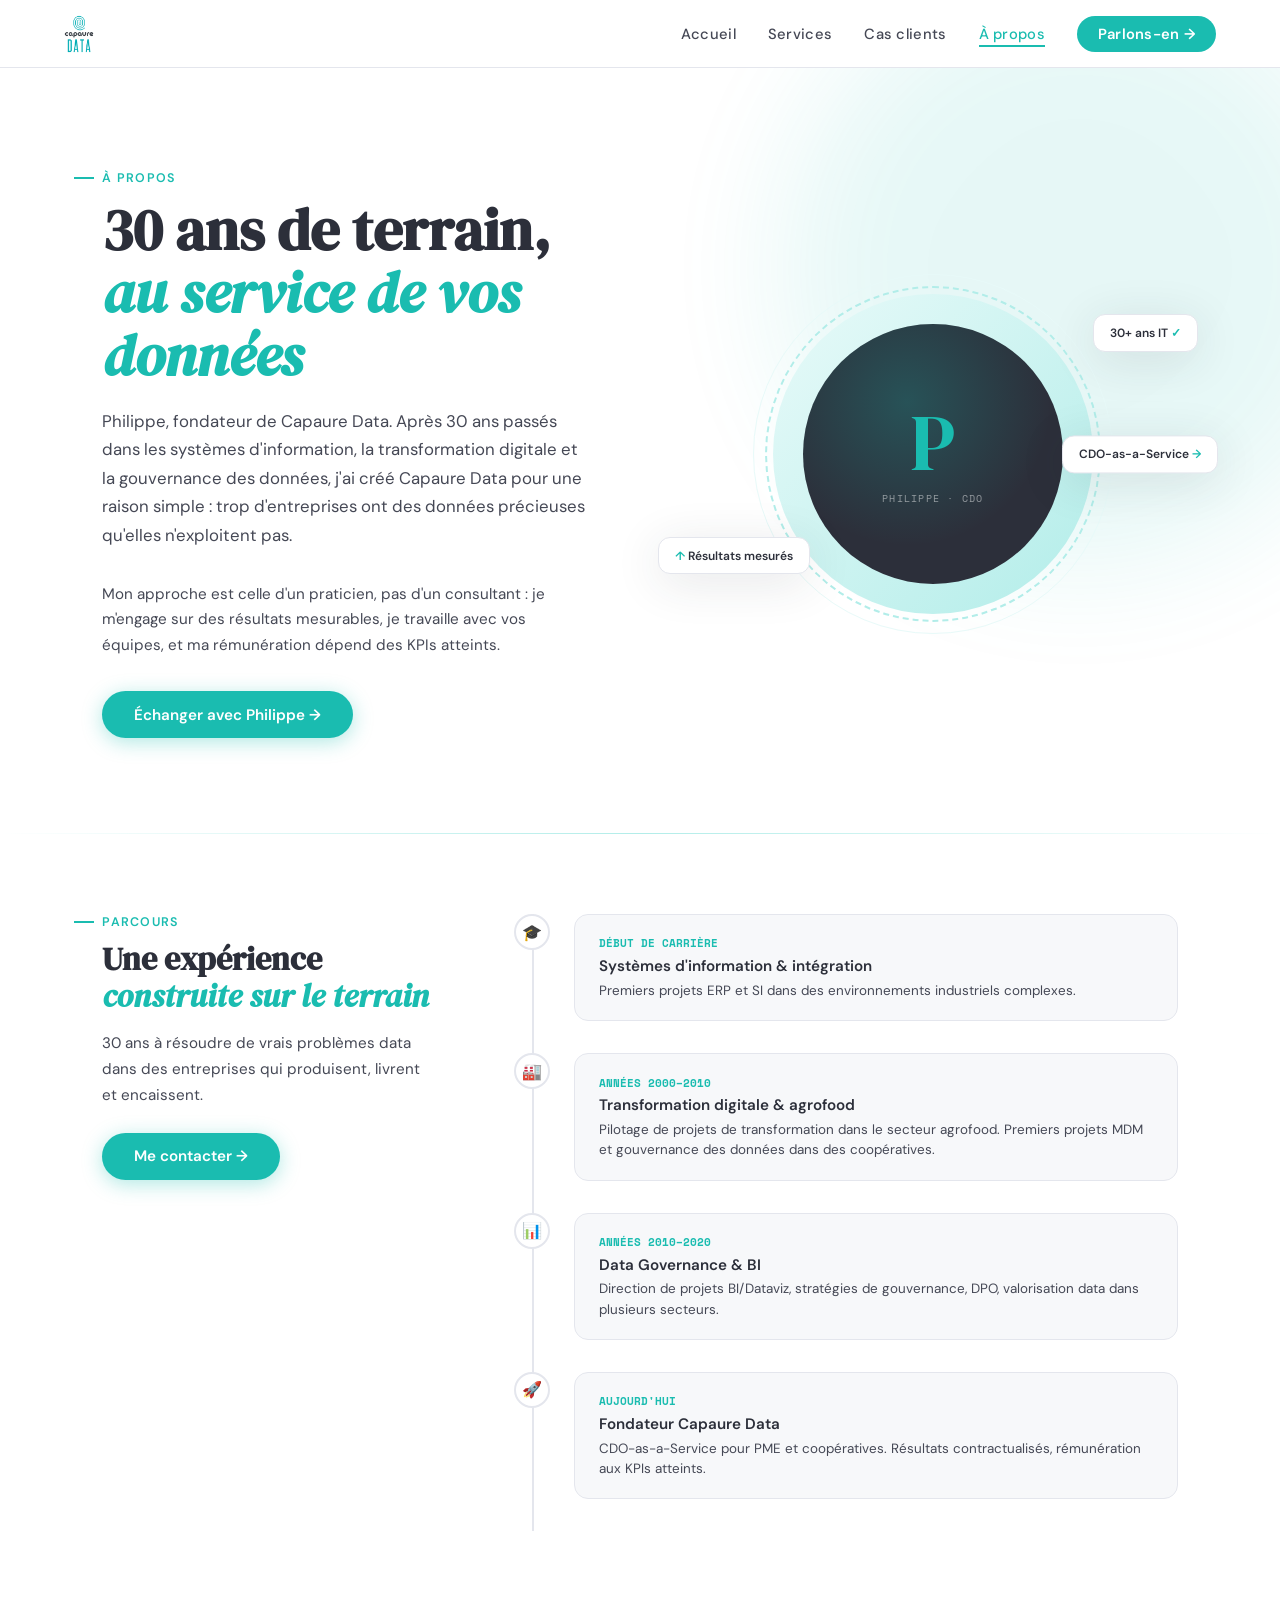
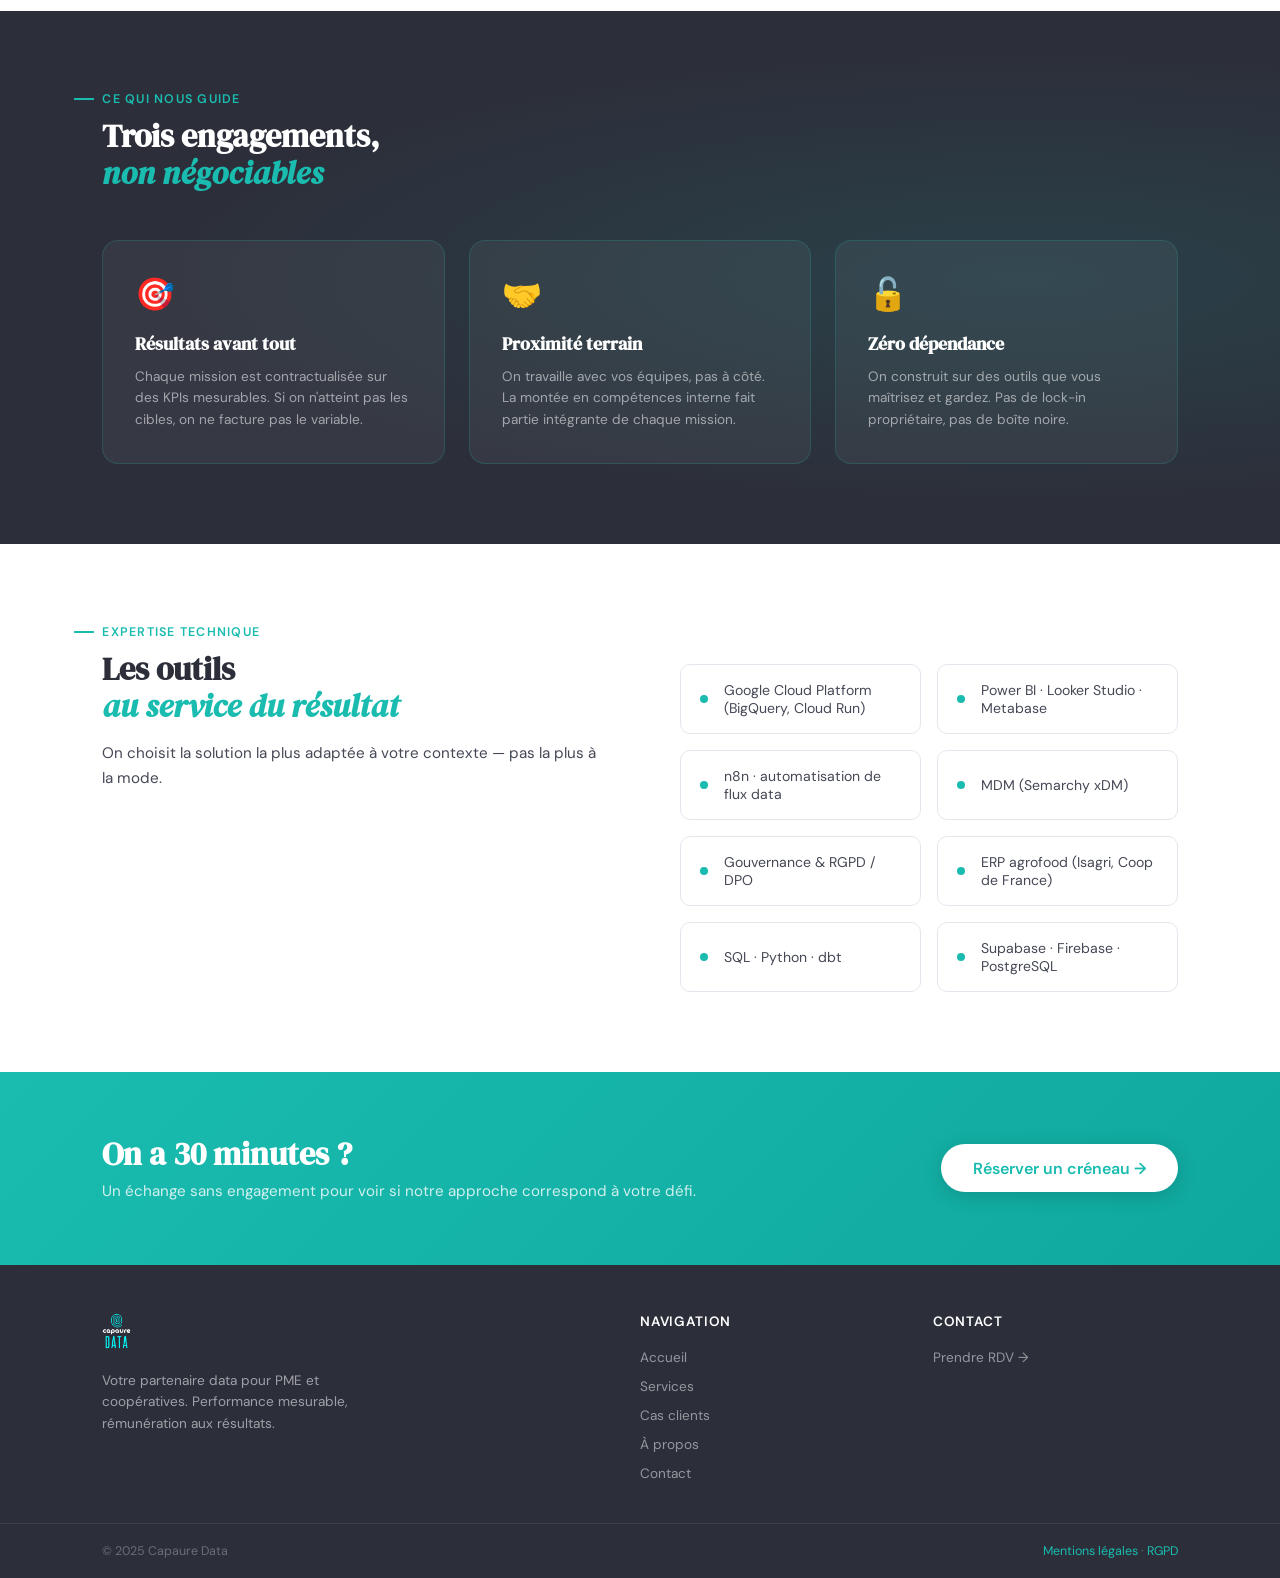
==== commit 23a280f2: "v1.2.5: Supprimer contact@capaure.com, BPI France, simplifier stack technique" ====
--- a/a-propos.html
+++ b/a-propos.html
@@ -105,7 +105,7 @@
 <footer>
   <div class="footer-brand"><img src="assets/logo.png" alt="Capaure Data"><p>Votre partenaire data pour PME et coopératives. Performance mesurable, rémunération aux résultats.</p></div>
   <div><h4>Navigation</h4><ul><li><a href="index.html">Accueil</a></li><li><a href="services.html">Services</a></li><li><a href="cas-clients.html">Cas clients</a></li><li><a href="a-propos.html">À propos</a></li><li><a href="contact.html">Contact</a></li></ul></div>
-  <div><h4>Contact</h4><ul><li><a href="mailto:contact@capaure.com">contact@capaure.com</a></li><li><a href="contact.html">Prendre RDV →</a></li></ul></div>
+  <div><h4>Contact</h4><ul><li><a href="contact.html">Prendre RDV →</a></li></ul></div>
 </footer>
 <div class="footer-bottom"><span>© 2025 Capaure Data</span><span><a href="#">Mentions légales</a> · <a href="#">RGPD</a></span></div>
 <script src="js/main.js"></script>
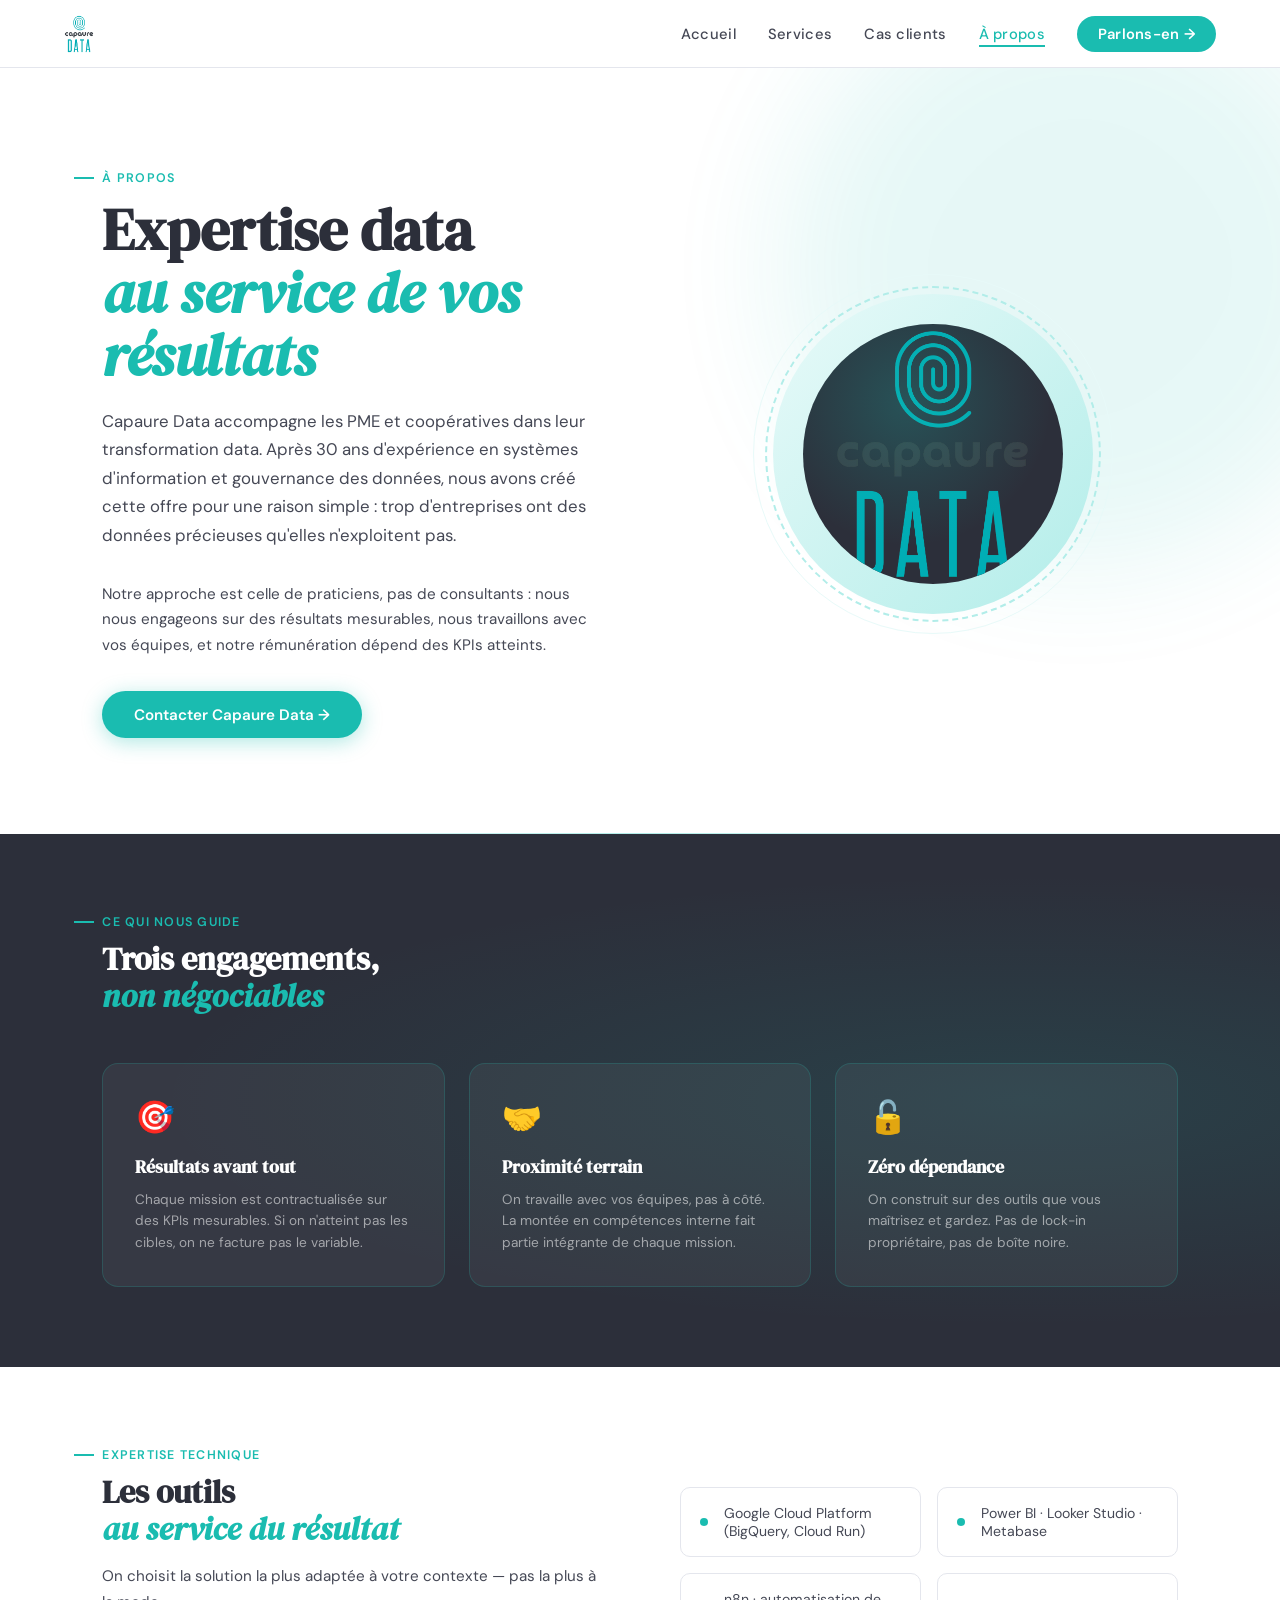
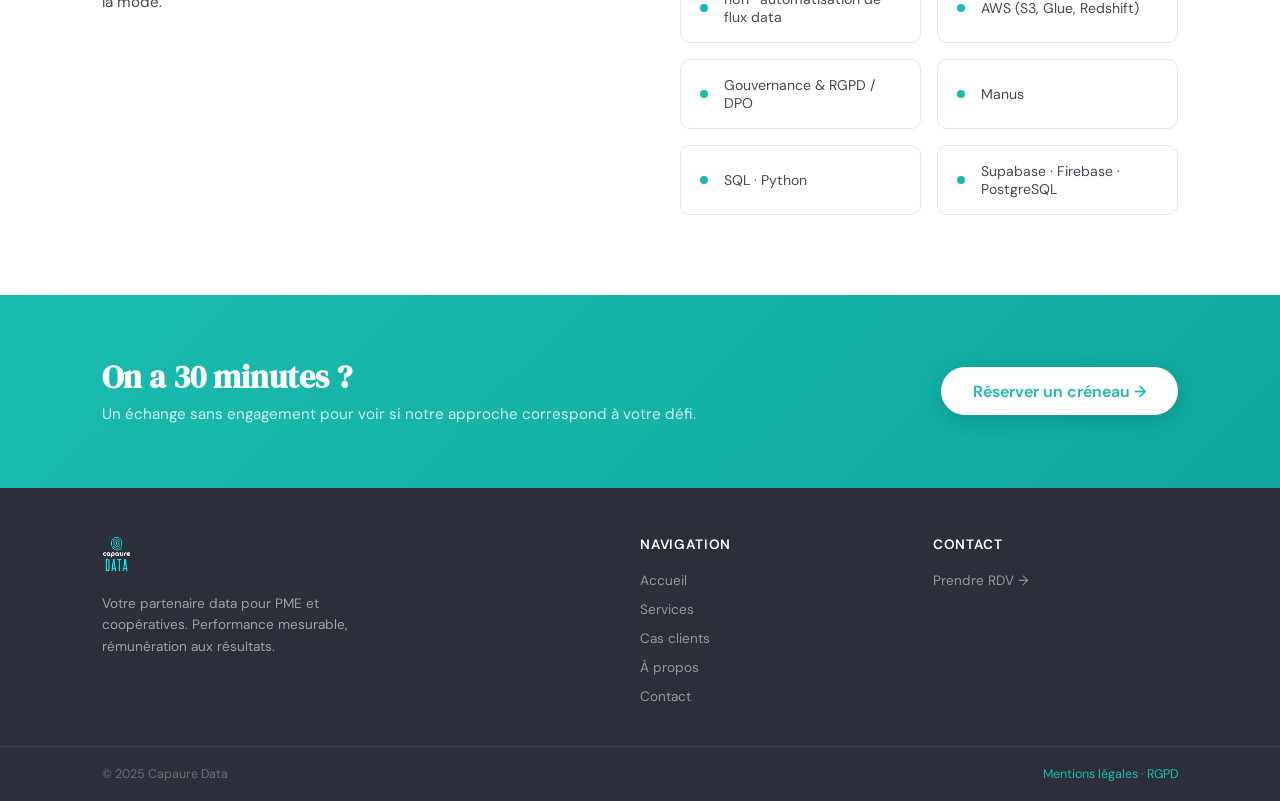
==== commit 9a399e19: "v1.4.0: Refonte page À Propos - logo, suppression Parcours, expertise AWS & Manus" ====
--- a/a-propos.html
+++ b/a-propos.html
@@ -3,16 +3,16 @@
 <head>
   <meta charset="UTF-8">
   <meta name="viewport" content="width=device-width, initial-scale=1.0">
-  <meta name="description" content="À propos de Capaure Data : Philippe, fondateur avec 30 ans d'expérience en IT et data. Spécialiste de la transformation data pour PME et coopératives.">
-  <meta name="keywords" content="Philippe, Fondateur, Capaure Data, Expérience data, CDO, Expertise IT">
+  <meta name="description" content="À propos de Capaure Data. Expertise data et transformation digitale pour PME et coopératives. Performance mesurable, résultats contractualisés.">
+  <meta name="keywords" content="Capaure Data, Expertise data, Transformation digitale, CDO, PME, Coopératives">
   <meta name="author" content="Capaure Data">
   <meta name="robots" content="index, follow">
   <meta property="og:title" content="À Propos | Capaure Data">
-  <meta property="og:description" content="Rencontrez Philippe, fondateur de Capaure Data. 30 ans d'expérience pour transformer vos données en performance.">
+  <meta property="og:description" content="Capaure Data : expertise data et transformation digitale pour PME et coopératives. Performance mesurable, résultats contractualisés.">
   <meta property="og:type" content="website">
   <meta property="og:url" content="https://capaure.com/a-propos.html">
   <link rel="canonical" href="https://capaure.com/a-propos.html">
-  <title>À Propos | Capaure Data | Philippe, Expert Data 30 ans d'Expérience</title>
+  <title>À Propos | Capaure Data | Expertise Data & Transformation Digitale</title>
   <link rel="preconnect" href="https://fonts.googleapis.com">
   <link href="https://fonts.googleapis.com/css2?family=DM+Serif+Display:ital@0;1&family=DM+Sans:wght@300;400;500;600&family=Space+Mono:wght@400;700&display=swap" rel="stylesheet">
   <link rel="stylesheet" href="css/style.css">
@@ -32,40 +32,21 @@
 <div class="about-hero">
   <div class="about-content">
     <div class="section-label">À propos</div>
-    <h1>30 ans de terrain,<br><em>au service de vos données</em></h1>
-    <p class="lead">Philippe, fondateur de Capaure Data. Après 30 ans passés dans les systèmes d'information, la transformation digitale et la gouvernance des données, j'ai créé Capaure Data pour une raison simple : trop d'entreprises ont des données précieuses qu'elles n'exploitent pas.</p>
-    <p style="font-size:.95rem;line-height:1.7;color:var(--dark-soft);margin-bottom:2rem">Mon approche est celle d'un praticien, pas d'un consultant : je m'engage sur des résultats mesurables, je travaille avec vos équipes, et ma rémunération dépend des KPIs atteints.</p>
-    <a href="contact.html" class="btn-primary">Échanger avec Philippe →</a>
+    <h1>Expertise data<br><em>au service de vos résultats</em></h1>
+    <p class="lead">Capaure Data accompagne les PME et coopératives dans leur transformation data. Après 30 ans d'expérience en systèmes d'information et gouvernance des données, nous avons créé cette offre pour une raison simple : trop d'entreprises ont des données précieuses qu'elles n'exploitent pas.</p>
+    <p style="font-size:.95rem;line-height:1.7;color:var(--dark-soft);margin-bottom:2rem">Notre approche est celle de praticiens, pas de consultants : nous nous engageons sur des résultats mesurables, nous travaillons avec vos équipes, et notre rémunération dépend des KPIs atteints.</p>
+    <a href="contact.html" class="btn-primary">Contacter Capaure Data →</a>
   </div>
   <div class="avatar-wrap">
     <div class="avatar-ring">
       <div class="avatar-inner">
-        <div class="avatar-initial">P</div>
-        <div class="avatar-name">Philippe · CDO</div>
+        <img src="assets/logo.png" alt="Capaure Data" style="width:100%;height:100%;object-fit:contain">
       </div>
     </div>
-    <div class="avatar-badge b1">30+ ans IT <span>✓</span></div>
-    <div class="avatar-badge b2"><span>↑</span> Résultats mesurés</div>
-    <div class="avatar-badge b3">CDO-as-a-Service <span>→</span></div>
   </div>
 </div>
 
-<section class="reveal" style="padding: 5rem 8vw;">
-  <div class="parcours-grid">
-    <div class="parcours-sticky">
-      <div class="section-label">Parcours</div>
-      <h2>Une expérience<br><em>construite sur le terrain</em></h2>
-      <p style="font-size:.95rem;line-height:1.7;color:var(--dark-soft);margin-bottom:1.5rem">30 ans à résoudre de vrais problèmes data dans des entreprises qui produisent, livrent et encaissent.</p>
-      <a href="contact.html" class="btn-primary">Me contacter →</a>
-    </div>
-    <div class="timeline-full">
-      <div class="tl-full-item"><div class="tl-full-dot">🎓</div><div class="tl-full-content"><div class="tl-full-date">DÉBUT DE CARRIÈRE</div><h3>Systèmes d'information & intégration</h3><p>Premiers projets ERP et SI dans des environnements industriels complexes.</p></div></div>
-      <div class="tl-full-item"><div class="tl-full-dot">🏭</div><div class="tl-full-content"><div class="tl-full-date">ANNÉES 2000–2010</div><h3>Transformation digitale & agrofood</h3><p>Pilotage de projets de transformation dans le secteur agrofood. Premiers projets MDM et gouvernance des données dans des coopératives.</p></div></div>
-      <div class="tl-full-item"><div class="tl-full-dot">📊</div><div class="tl-full-content"><div class="tl-full-date">ANNÉES 2010–2020</div><h3>Data Governance & BI</h3><p>Direction de projets BI/Dataviz, stratégies de gouvernance, DPO, valorisation data dans plusieurs secteurs.</p></div></div>
-      <div class="tl-full-item"><div class="tl-full-dot">🚀</div><div class="tl-full-content"><div class="tl-full-date">AUJOURD'HUI</div><h3>Fondateur Capaure Data</h3><p>CDO-as-a-Service pour PME et coopératives. Résultats contractualisés, rémunération aux KPIs atteints.</p></div></div>
-    </div>
-  </div>
-</section>
+
 
 <section class="values-section reveal">
   <div class="section-label" style="color:var(--teal)">Ce qui nous guide</div>
@@ -88,10 +69,10 @@
       <div class="expertise-item"><div class="expertise-dot"></div><span>Google Cloud Platform (BigQuery, Cloud Run)</span></div>
       <div class="expertise-item"><div class="expertise-dot"></div><span>Power BI · Looker Studio · Metabase</span></div>
       <div class="expertise-item"><div class="expertise-dot"></div><span>n8n · automatisation de flux data</span></div>
-      <div class="expertise-item"><div class="expertise-dot"></div><span>MDM (Semarchy xDM)</span></div>
+      <div class="expertise-item"><div class="expertise-dot"></div><span>AWS (S3, Glue, Redshift)</span></div>
       <div class="expertise-item"><div class="expertise-dot"></div><span>Gouvernance & RGPD / DPO</span></div>
-      <div class="expertise-item"><div class="expertise-dot"></div><span>ERP agrofood (Isagri, Coop de France)</span></div>
-      <div class="expertise-item"><div class="expertise-dot"></div><span>SQL · Python · dbt</span></div>
+      <div class="expertise-item"><div class="expertise-dot"></div><span>Manus</span></div>
+      <div class="expertise-item"><div class="expertise-dot"></div><span>SQL · Python</span></div>
       <div class="expertise-item"><div class="expertise-dot"></div><span>Supabase · Firebase · PostgreSQL</span></div>
     </div>
   </div>
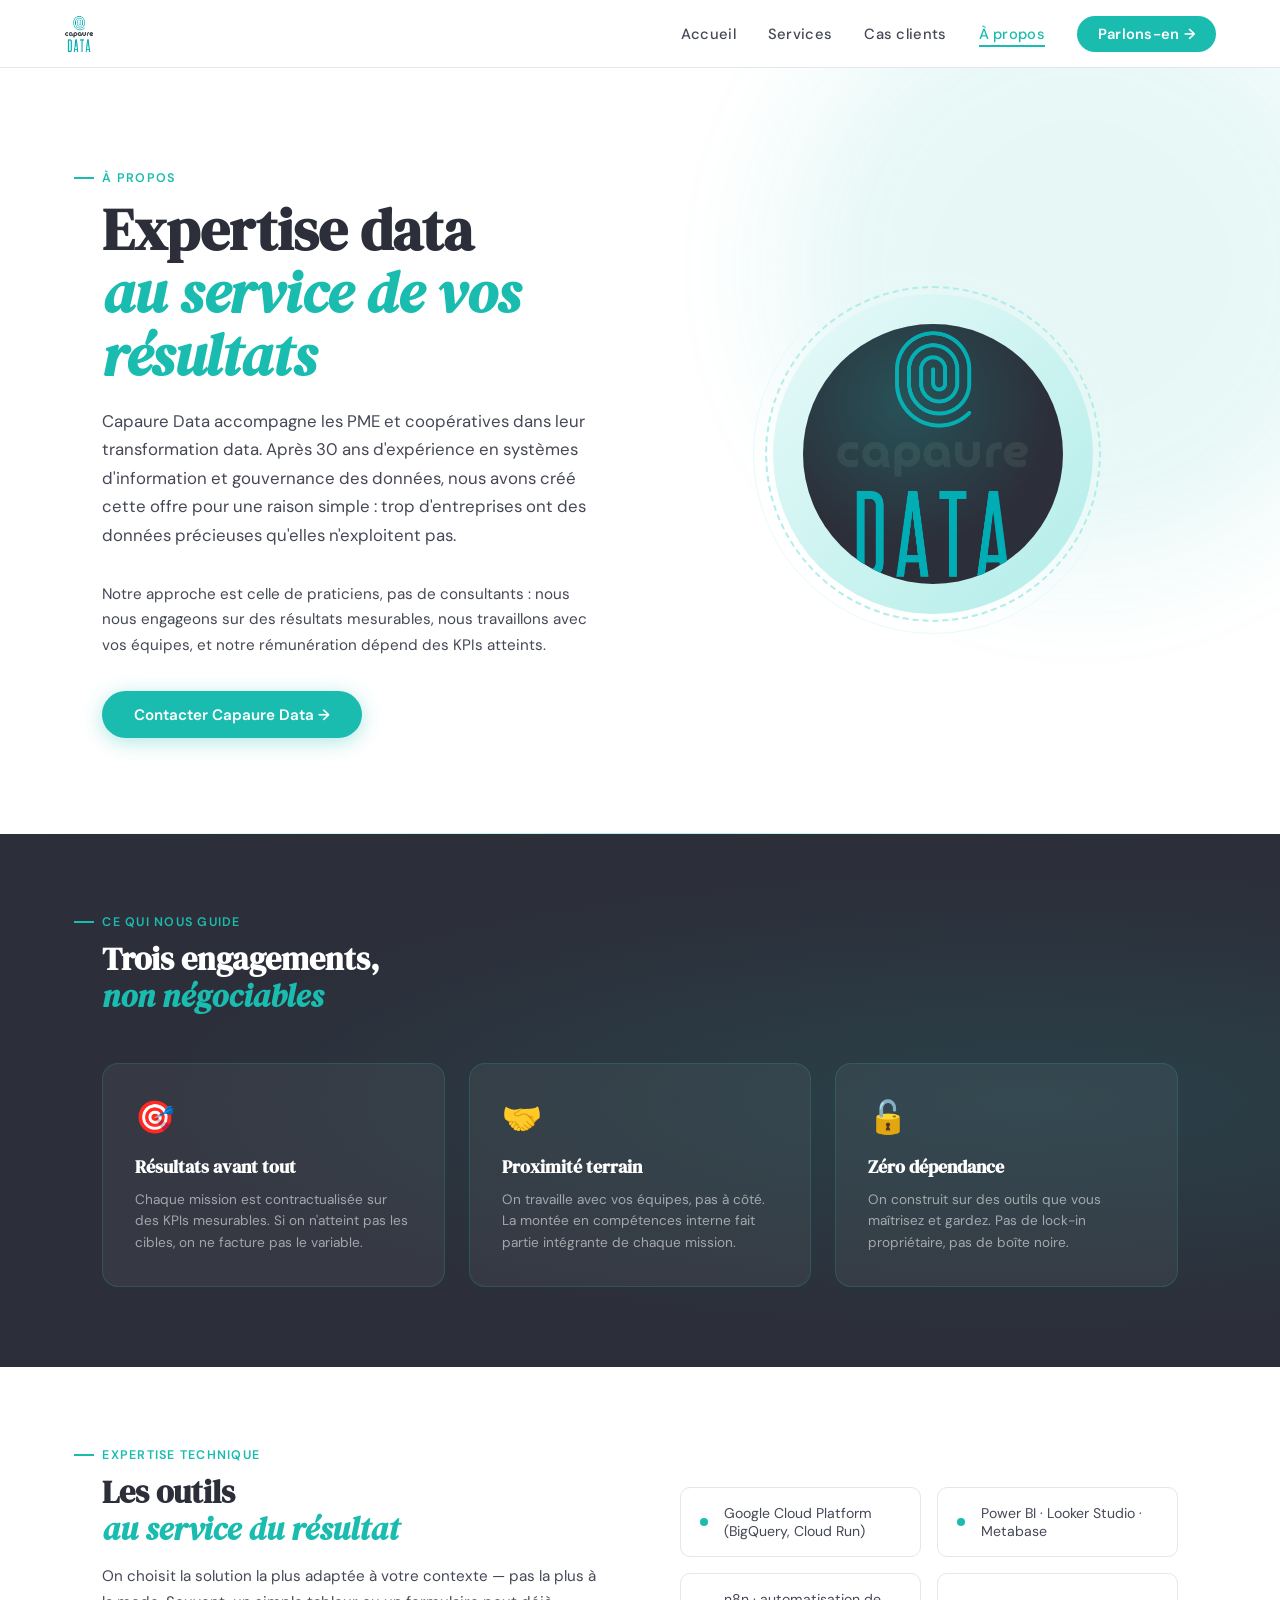
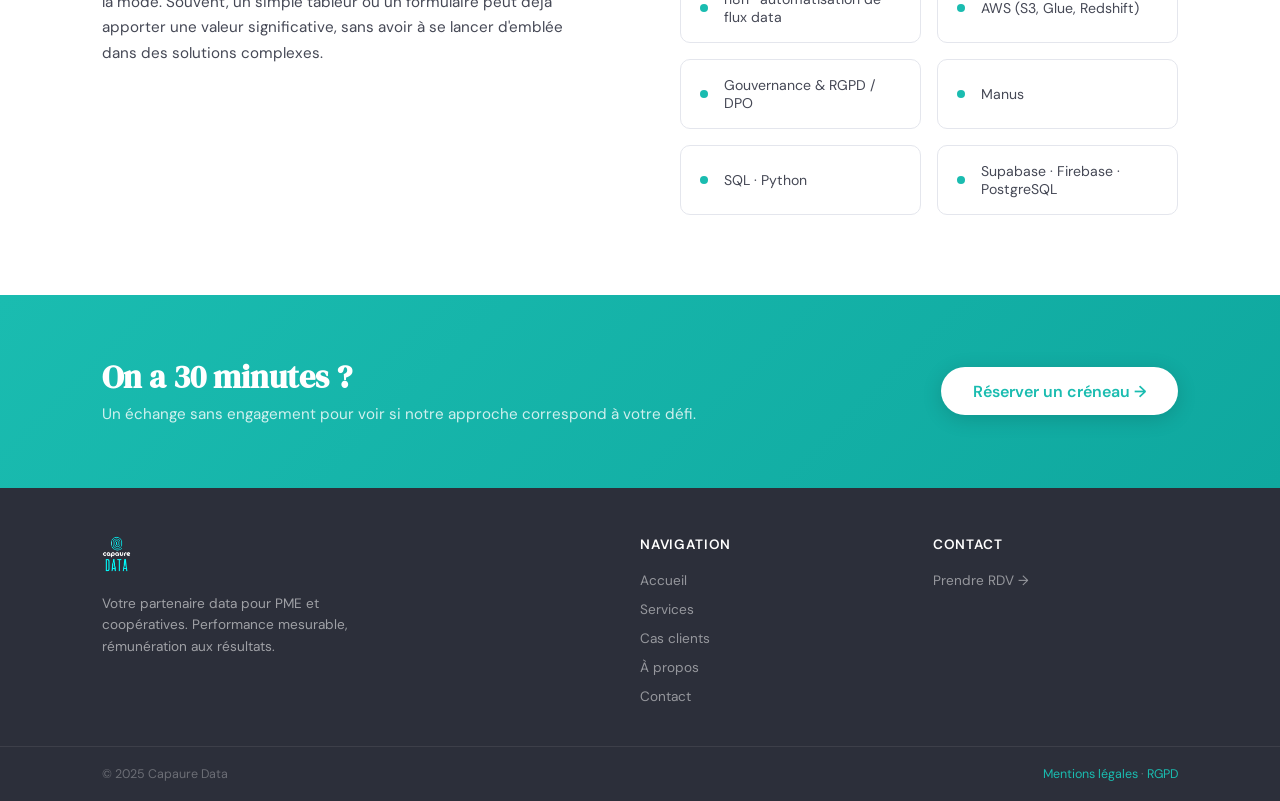
==== commit 7773d75f: "v1.4.1: Complément approche pragmatique - tableur/formulaire avant solutions complexes" ====
--- a/a-propos.html
+++ b/a-propos.html
@@ -63,7 +63,7 @@
     <div>
       <div class="section-label">Expertise technique</div>
       <h2>Les outils<br><em>au service du résultat</em></h2>
-      <p style="font-size:.95rem;line-height:1.7;color:var(--dark-soft);margin-top:1rem">On choisit la solution la plus adaptée à votre contexte — pas la plus à la mode.</p>
+      <p style="font-size:.95rem;line-height:1.7;color:var(--dark-soft);margin-top:1rem">On choisit la solution la plus adaptée à votre contexte — pas la plus à la mode. Souvent, un simple tableur ou un formulaire peut déjà apporter une valeur significative, sans avoir à se lancer d'emblée dans des solutions complexes.</p>
     </div>
     <div class="expertise-grid">
       <div class="expertise-item"><div class="expertise-dot"></div><span>Google Cloud Platform (BigQuery, Cloud Run)</span></div>
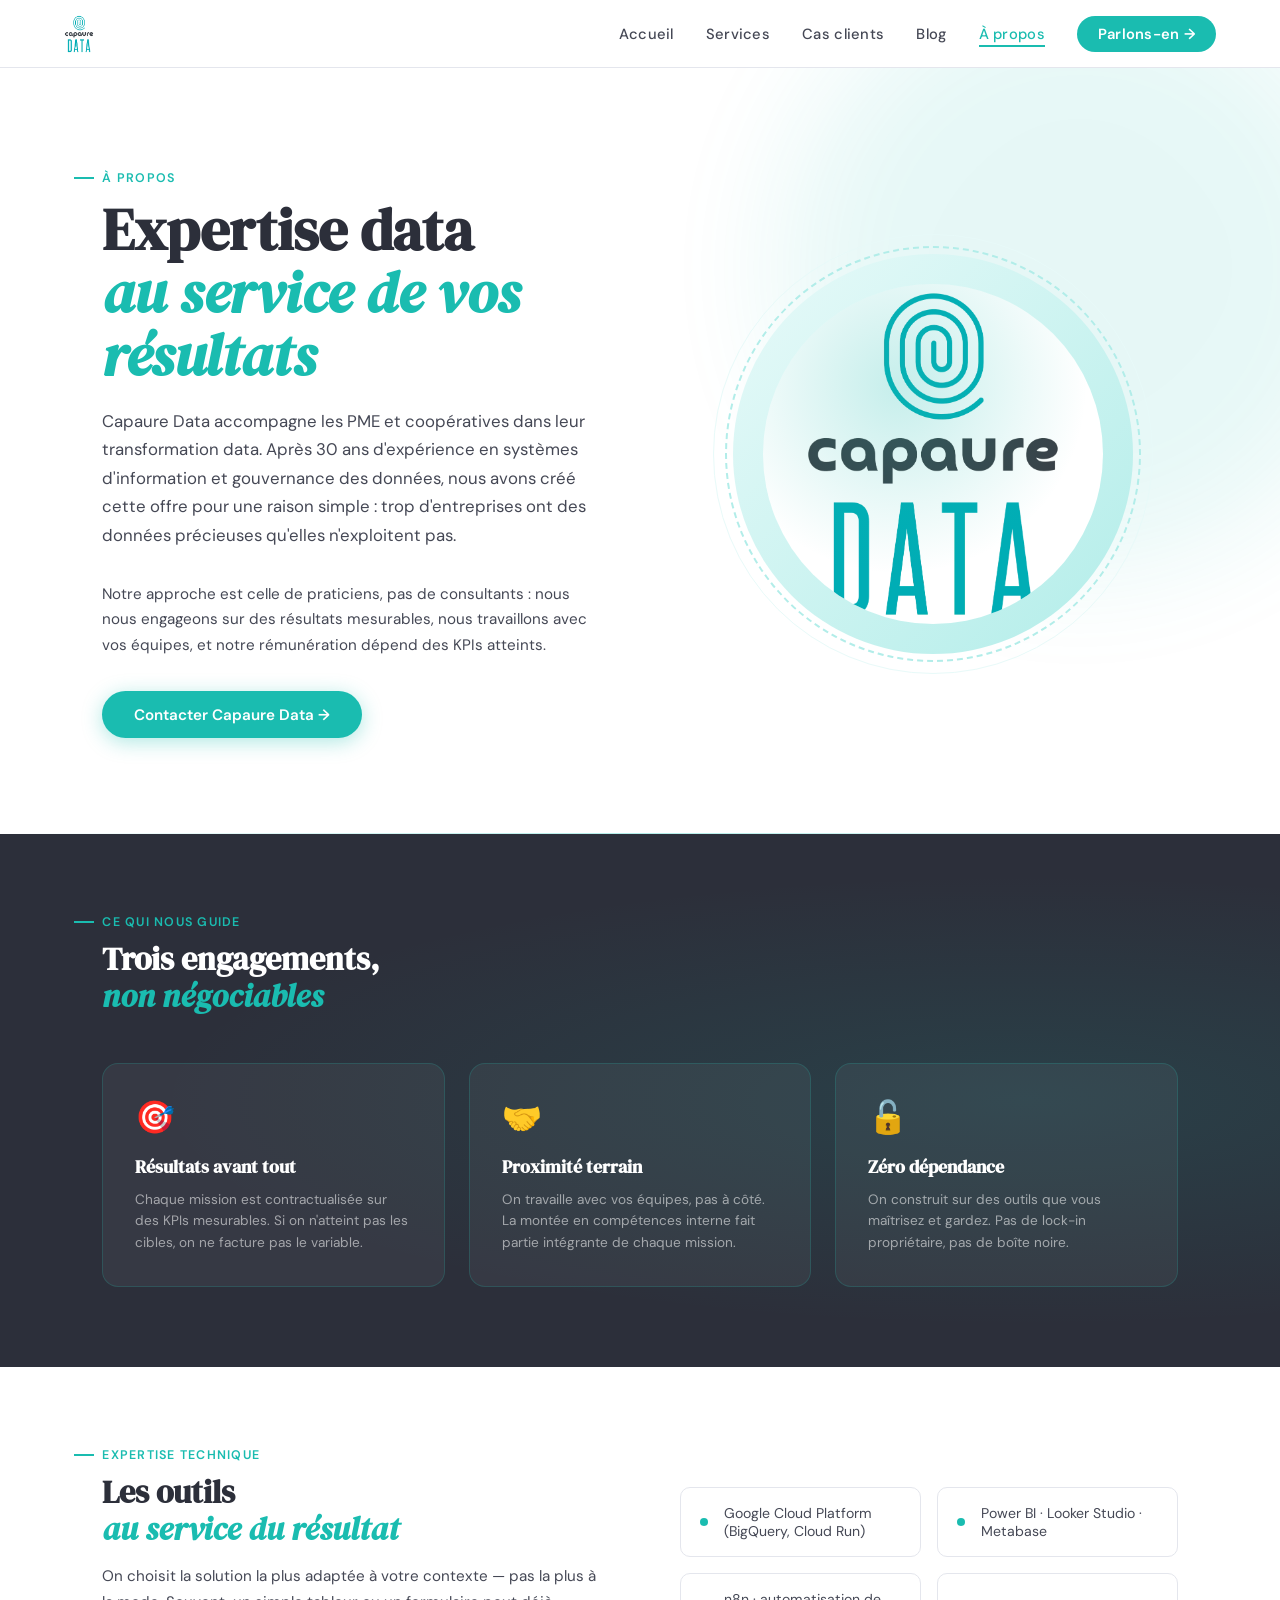
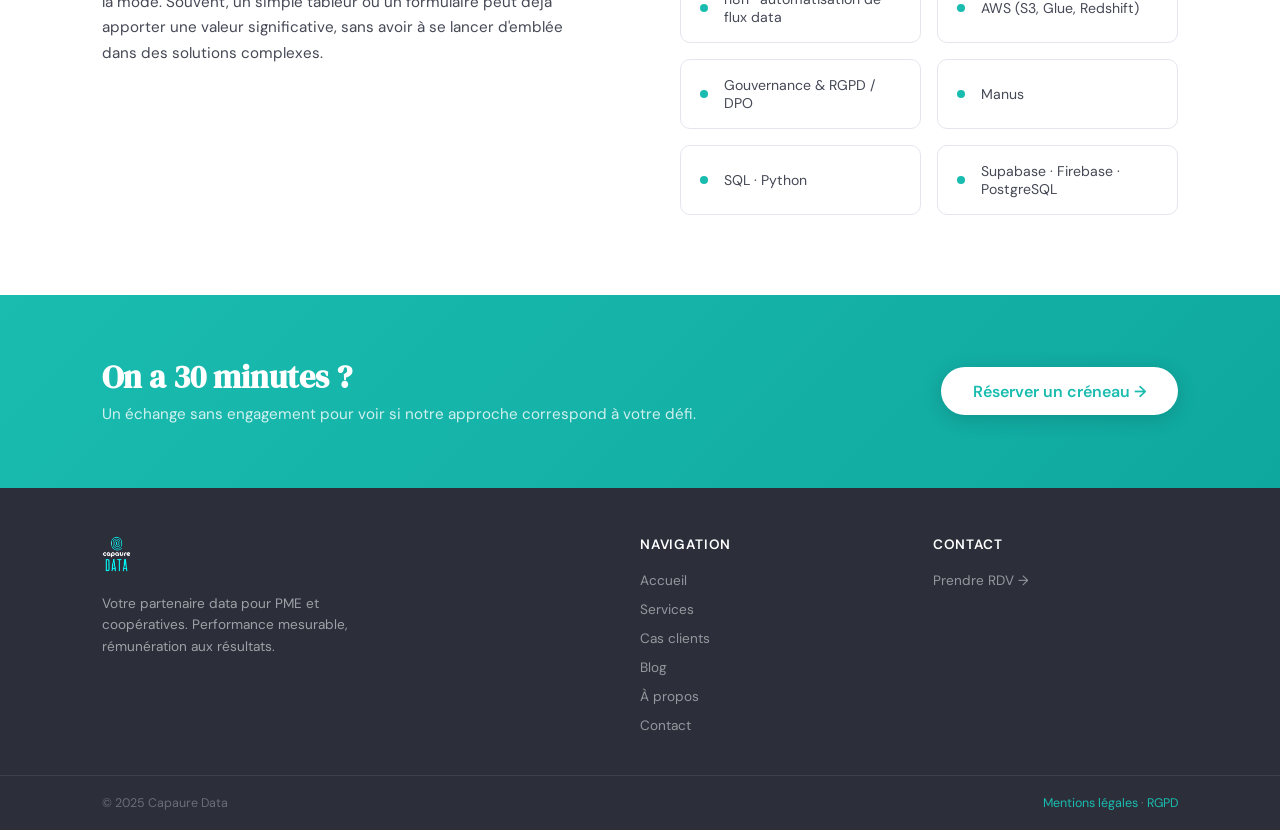
==== commit 35bbfc57: "v1.5.0: Add blog section with first article on Diag Data IA BPIfrance" ====
--- a/a-propos.html
+++ b/a-propos.html
@@ -23,6 +23,7 @@
   <ul class="nav-links">
     <li><a href="index.html">Accueil</a></li><li><a href="services.html">Services</a></li>
     <li><a href="cas-clients.html">Cas clients</a></li>
+    <li><a href="blog.html">Blog</a></li>
     <li><a href="a-propos.html" class="active">À propos</a></li>
     <li><a href="contact.html" class="nav-cta">Parlons-en →</a></li>
   </ul>
@@ -85,7 +86,8 @@
 
 <footer>
   <div class="footer-brand"><img src="assets/logo.png" alt="Capaure Data"><p>Votre partenaire data pour PME et coopératives. Performance mesurable, rémunération aux résultats.</p></div>
-  <div><h4>Navigation</h4><ul><li><a href="index.html">Accueil</a></li><li><a href="services.html">Services</a></li><li><a href="cas-clients.html">Cas clients</a></li><li><a href="a-propos.html">À propos</a></li><li><a href="contact.html">Contact</a></li></ul></div>
+  <div><h4>Navigation</h4><ul><li><a href="index.html">Accueil</a></li><li><a href="services.html">Services</a></li><li><a href="cas-clients.html">Cas clients</a></li>
+    <li><a href="blog.html">Blog</a></li><li><a href="a-propos.html">À propos</a></li><li><a href="contact.html">Contact</a></li></ul></div>
   <div><h4>Contact</h4><ul><li><a href="contact.html">Prendre RDV →</a></li></ul></div>
 </footer>
 <div class="footer-bottom"><span>© 2025 Capaure Data</span><span><a href="#">Mentions légales</a> · <a href="#">RGPD</a></span></div>
--- a/css/style.css
+++ b/css/style.css
@@ -523,10 +523,10 @@
 .about-content .lead { font-size: 1.05rem; line-height: 1.7; color: var(--dark-soft); margin-bottom: 2rem; }
 
 .avatar-wrap { display: flex; justify-content: center; align-items: center; position: relative; }
-.avatar-ring { width: 320px; height: 320px; border-radius: 50%; background: linear-gradient(135deg, var(--teal-light), var(--teal-mid)); display: flex; align-items: center; justify-content: center; position: relative; }
+.avatar-ring { width: 400px; height: 400px; border-radius: 50%; background: linear-gradient(135deg, var(--teal-light), var(--teal-mid)); display: flex; align-items: center; justify-content: center; position: relative; }
 .avatar-ring::before { content: ''; position: absolute; inset: -8px; border-radius: 50%; border: 2px dashed var(--teal-mid); animation: rotate 30s linear infinite; }
 .avatar-ring::after  { content: ''; position: absolute; inset: -20px; border-radius: 50%; border: 1px solid var(--teal-light); }
-.avatar-inner { width: 260px; height: 260px; border-radius: 50%; background: var(--dark); display: flex; flex-direction: column; align-items: center; justify-content: center; gap: .5rem; position: relative; overflow: hidden; }
+.avatar-inner { width: 340px; height: 340px; border-radius: 50%; background: white; display: flex; flex-direction: column; align-items: center; justify-content: center; gap: .5rem; position: relative; overflow: hidden; }
 .avatar-inner::before { content: ''; position: absolute; inset: 0; background: radial-gradient(circle at 40% 30%, rgba(26,188,176,.25), transparent 60%); }
 .avatar-initial { font-family: 'DM Serif Display', serif; font-size: 5rem; color: var(--teal); line-height: 1; position: relative; z-index: 1; }
 .avatar-name    { font-family: 'Space Mono', monospace; font-size: .65rem; color: rgba(255,255,255,.5); letter-spacing: .12em; text-transform: uppercase; position: relative; z-index: 1; }
@@ -563,6 +563,40 @@
 .expertise-item:hover { border-color: var(--teal-mid); }
 .expertise-dot { width: 8px; height: 8px; border-radius: 50%; background: var(--teal); flex-shrink: 0; }
 .expertise-item span { font-size: .88rem; color: var(--dark-soft); }
+
+/* ── FILTRAGE CAS CLIENTS ── */
+.filter-buttons {
+  display: flex;
+  flex-wrap: wrap;
+  gap: 0.8rem;
+  margin-bottom: 2.5rem;
+  margin-top: 1.5rem;
+}
+
+.filter-btn {
+  padding: 0.6rem 1.2rem;
+  border: 2px solid var(--border);
+  background: white;
+  color: var(--dark-soft);
+  border-radius: 100px;
+  font-weight: 500;
+  font-size: 0.9rem;
+  cursor: pointer;
+  transition: all 0.25s ease;
+  white-space: nowrap;
+}
+
+.filter-btn:hover {
+  border-color: var(--teal);
+  color: var(--teal);
+}
+
+.filter-btn.active {
+  background: var(--teal);
+  color: white;
+  border-color: var(--teal);
+  box-shadow: 0 4px 15px rgba(26,188,176,0.3);
+}
 
 /* ── RESPONSIVE ── */
 @media (max-width: 900px) {
@@ -577,8 +611,8 @@
   .stats-band { grid-template-columns: 1fr 1fr; }
   .sectors-list { grid-template-columns: 1fr 1fr; }
   .about-hero { grid-template-columns: 1fr; gap: 3rem; }
-  .avatar-ring { width: 240px; height: 240px; }
-  .avatar-inner { width: 190px; height: 190px; }
+  .avatar-ring { width: 300px; height: 300px; }
+  .avatar-inner { width: 260px; height: 260px; }
   .parcours-grid { grid-template-columns: 1fr; }
   .parcours-sticky { position: static; }
   .values-grid { grid-template-columns: 1fr; }
@@ -591,3 +625,195 @@
 @media (max-width: 600px) {
   .coop-kpi-grid { grid-template-columns: 1fr 1fr; }
 }
+
+
+/* ── BLOG ── */
+.blog-grid {
+  display: grid;
+  grid-template-columns: repeat(auto-fill, minmax(350px, 1fr));
+  gap: 2rem;
+  margin-top: 3rem;
+}
+
+.blog-card {
+  border: 1px solid var(--border);
+  border-radius: 16px;
+  overflow: hidden;
+  background: white;
+  transition: transform .25s, box-shadow .25s, border-color .25s;
+  display: flex;
+  flex-direction: column;
+}
+
+.blog-card:hover {
+  transform: translateY(-4px);
+  box-shadow: var(--shadow-lg);
+  border-color: var(--teal-mid);
+}
+
+.blog-header {
+  padding: 2rem;
+  border-bottom: 1px solid var(--border);
+}
+
+.blog-category {
+  display: inline-block;
+  background: var(--teal-light);
+  color: var(--teal);
+  padding: 0.3rem 0.7rem;
+  border-radius: 4px;
+  font-size: 0.7rem;
+  font-weight: 700;
+  letter-spacing: 0.08em;
+  text-transform: uppercase;
+  margin-bottom: 0.8rem;
+}
+
+.blog-header h3 {
+  font-family: 'DM Serif Display', serif;
+  font-size: 1.4rem;
+  color: var(--dark);
+  margin: 0;
+  line-height: 1.3;
+}
+
+.blog-header h3 a {
+  text-decoration: none;
+  color: var(--dark);
+  transition: color .2s;
+}
+
+.blog-header h3 a:hover {
+  color: var(--teal);
+}
+
+.blog-body {
+  padding: 0 2rem;
+  flex-grow: 1;
+}
+
+.blog-body p {
+  font-size: 0.9rem;
+  color: var(--dark-soft);
+  line-height: 1.6;
+  margin: 0;
+}
+
+.blog-footer {
+  padding: 1.5rem 2rem;
+  border-top: 1px solid var(--border);
+  display: flex;
+  justify-content: space-between;
+  align-items: center;
+  background: var(--light);
+}
+
+.blog-date {
+  font-size: 0.8rem;
+  color: var(--gray);
+  font-weight: 500;
+}
+
+.blog-link {
+  color: var(--teal);
+  text-decoration: none;
+  font-weight: 600;
+  font-size: 0.9rem;
+  transition: color .2s;
+}
+
+.blog-link:hover {
+  color: #148f86;
+}
+
+.blog-article {
+  background: white;
+}
+
+.article-header {
+  background: linear-gradient(135deg, var(--teal-light), var(--teal-mid));
+}
+
+.article-meta {
+  display: flex;
+  align-items: center;
+  justify-content: center;
+  gap: 1rem;
+  font-size: 0.9rem;
+  color: var(--dark-soft);
+}
+
+.article-category {
+  display: inline-block;
+  background: white;
+  color: var(--teal);
+  padding: 0.4rem 0.8rem;
+  border-radius: 20px;
+  font-weight: 600;
+  font-size: 0.8rem;
+}
+
+.article-content {
+  line-height: 1.8;
+  color: var(--dark);
+}
+
+.article-content h2 {
+  margin-top: 2.5rem;
+  margin-bottom: 1rem;
+  font-size: 1.8rem;
+}
+
+.article-content h2 em {
+  color: var(--teal);
+}
+
+.article-content p {
+  margin-bottom: 1.2rem;
+  font-size: 0.95rem;
+}
+
+.article-content ul,
+.article-content ol {
+  margin: 1.5rem 0;
+  padding-left: 2rem;
+}
+
+.article-content li {
+  margin-bottom: 0.8rem;
+  font-size: 0.95rem;
+}
+
+.article-highlight {
+  background: var(--light);
+  border-left: 4px solid var(--teal);
+  padding: 1.5rem;
+  margin: 2rem 0;
+  border-radius: 8px;
+}
+
+.article-highlight ul {
+  margin: 0;
+}
+
+.article-references {
+  margin-top: 3rem;
+  padding-top: 2rem;
+  border-top: 1px solid var(--border);
+  font-size: 0.9rem;
+}
+
+.article-references h3 {
+  font-size: 1.2rem;
+  margin-bottom: 1rem;
+}
+
+.article-references a {
+  color: var(--teal);
+  text-decoration: none;
+  transition: color .2s;
+}
+
+.article-references a:hover {
+  color: #148f86;
+}
